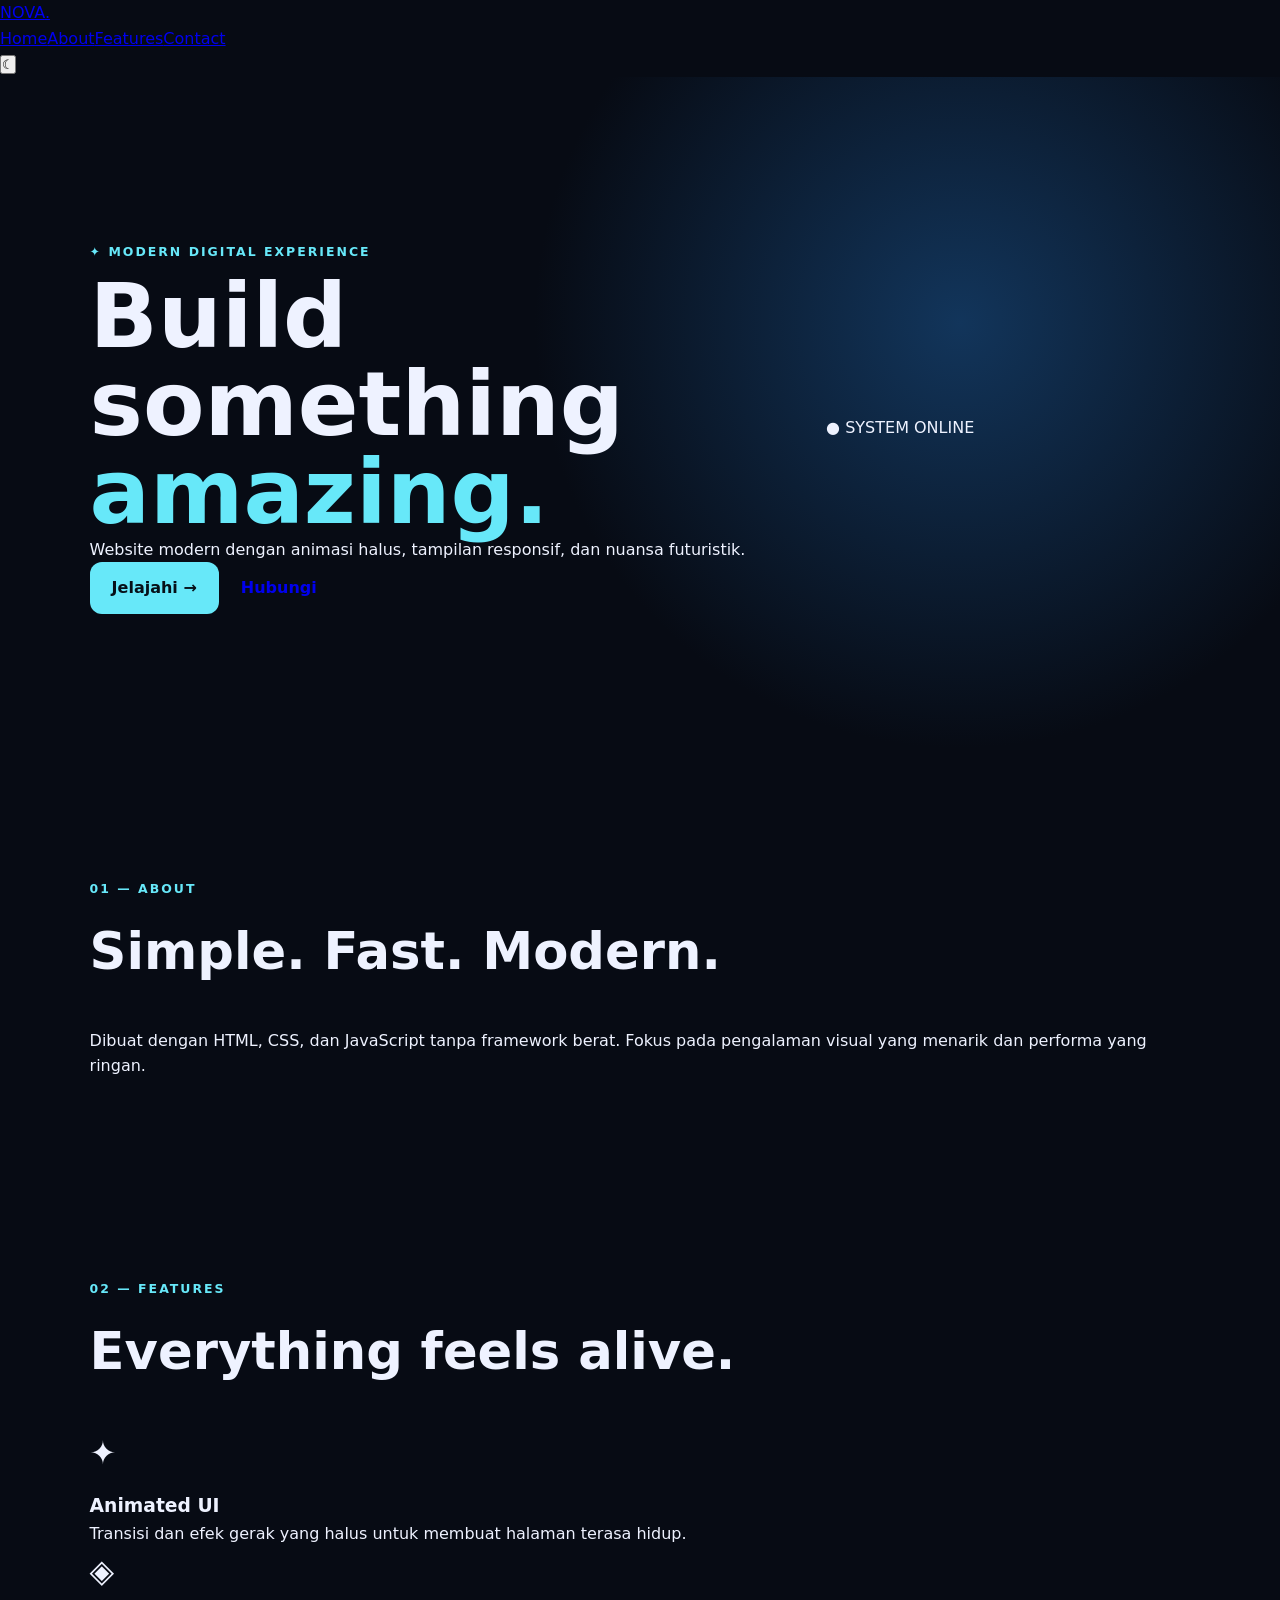
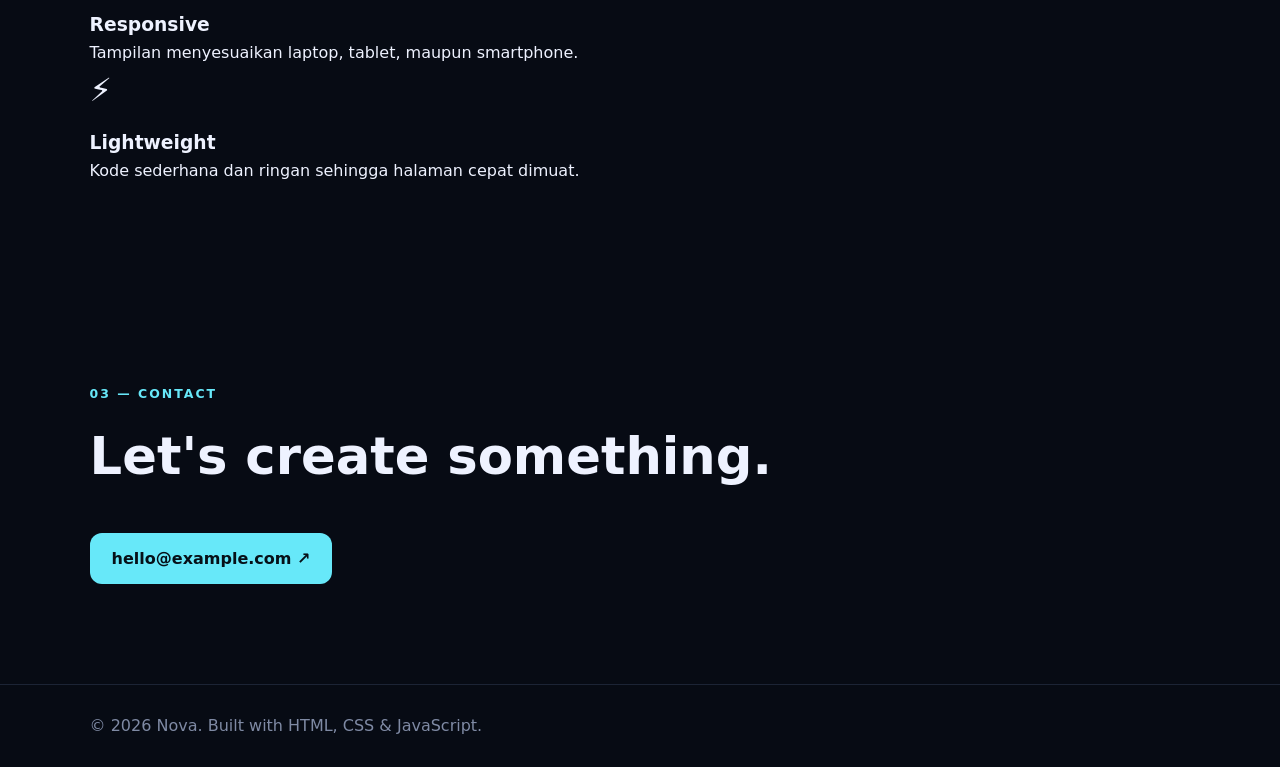
==== index.html @ 20b6b788 "Set modern animated website as GitHub Pages homepage" ====
<!DOCTYPE html>
<html lang="id">
<head>
<meta charset="UTF-8"><meta name="viewport" content="width=device-width, initial-scale=1.0"><meta name="description" content="Website modern dengan animasi"><title>Nova — Modern Web</title><link rel="stylesheet" href="style.css">
</head>
<body>
<div class="bg-grid"></div><div class="orb orb-one"></div><div class="orb orb-two"></div>
<header class="navbar"><a class="logo" href="#home">NOVA<span>.</span></a><nav><a href="#home">Home</a><a href="#about">About</a><a href="#features">Features</a><a href="#contact">Contact</a></nav><button class="theme-btn" id="themeBtn" aria-label="Ganti tema">☾</button></header>
<main>
<section id="home" class="hero reveal"><div class="hero-content"><p class="eyebrow">✦ MODERN DIGITAL EXPERIENCE</p><h1>Build something <span>amazing.</span></h1><p class="hero-text">Website modern dengan animasi halus, tampilan responsif, dan nuansa futuristik.</p><div class="hero-actions"><a class="btn primary" href="#features">Jelajahi →</a><a class="btn ghost" href="#contact">Hubungi</a></div></div><div class="hero-card floating"><div class="card-top"><span></span><span></span><span></span></div><div class="code-line long"></div><div class="code-line medium"></div><div class="code-line short"></div><div class="code-line long"></div><div class="code-line tiny"></div><div class="status">● SYSTEM ONLINE</div></div></section>
<section id="about" class="section reveal"><p class="eyebrow">01 — ABOUT</p><h2>Simple. Fast. <span>Modern.</span></h2><p class="section-text">Dibuat dengan HTML, CSS, dan JavaScript tanpa framework berat. Fokus pada pengalaman visual yang menarik dan performa yang ringan.</p></section>
<section id="features" class="section reveal"><p class="eyebrow">02 — FEATURES</p><h2>Everything feels <span>alive.</span></h2><div class="cards"><article class="feature-card"><div class="icon">✦</div><h3>Animated UI</h3><p>Transisi dan efek gerak yang halus untuk membuat halaman terasa hidup.</p></article><article class="feature-card"><div class="icon">◈</div><h3>Responsive</h3><p>Tampilan menyesuaikan laptop, tablet, maupun smartphone.</p></article><article class="feature-card"><div class="icon">⚡</div><h3>Lightweight</h3><p>Kode sederhana dan ringan sehingga halaman cepat dimuat.</p></article></div></section>
<section id="contact" class="section contact reveal"><p class="eyebrow">03 — CONTACT</p><h2>Let's create <span>something.</span></h2><a class="btn primary" href="mailto:hello@example.com">hello@example.com ↗</a></section>
</main><footer>© 2026 Nova. Built with HTML, CSS & JavaScript.</footer><script src="script.js"></script>
</body></html>
---- style.css ----
*{box-sizing:border-box;margin:0;padding:0}html{scroll-behavior:smooth}body{font-family:Inter,system-ui,-apple-system,BlinkMacSystemFont,"Segoe UI",sans-serif;background:#070b14;color:#eef2ff;line-height:1.6}.nav{position:sticky;top:0;z-index:10;display:flex;align-items:center;justify-content:space-between;padding:18px 7%;background:rgba(7,11,20,.82);backdrop-filter:blur(16px);border-bottom:1px solid #1c2435}.brand{color:#fff;text-decoration:none;font-weight:900;letter-spacing:1px;font-size:1.2rem}.brand span{color:#67e8f9;margin-left:4px}.nav nav{display:flex;gap:28px}.nav nav a{color:#b8c1d9;text-decoration:none}.nav nav a:hover{color:#fff}.menu{display:none;background:none;border:0;color:#fff;font-size:1.6rem}.hero{min-height:78vh;display:grid;grid-template-columns:1.3fr .7fr;gap:60px;align-items:center;padding:90px 7%;background:radial-gradient(circle at 75% 35%,#12355b 0,#070b14 40%)}.eyebrow{color:#67e8f9;font-weight:800;letter-spacing:2px;font-size:.78rem;margin-bottom:12px}.hero h1{font-size:clamp(3rem,7vw,6.5rem);line-height:.98;max-width:850px}.hero h1 span{color:#67e8f9}.lead{color:#aeb8ce;font-size:1.08rem;max-width:650px;margin:22px 0}.actions{display:flex;gap:14px;flex-wrap:wrap}.btn{display:inline-block;padding:13px 22px;border-radius:12px;text-decoration:none;font-weight:800;transition:.2s}.primary{background:#67e8f9;color:#061018}.secondary{border:1px solid #34405a;color:#fff}.btn:hover{transform:translateY(-2px)}.vpn-card{padding:32px;border:1px solid #29354c;border-radius:24px;background:linear-gradient(145deg,#111a2b,#0a0f1b);box-shadow:0 25px 70px rgba(0,0,0,.3)}.status-dot{width:14px;height:14px;border-radius:50%;background:#64748b;margin-bottom:22px}.small,.muted,.note{color:#7f8aa4}.vpn-card h2{font-size:2rem;margin:4px 0}.fake-button{margin-top:28px;text-align:center;padding:13px;border-radius:10px;background:#172238;color:#67e8f9;font-weight:800}.section{padding:100px 7%;max-width:1400px;margin:auto}.section>h2,.download h2{font-size:clamp(2rem,4vw,3.5rem);margin-bottom:35px}.grid{display:grid;grid-template-columns:repeat(3,1fr);gap:20px}.grid article,.steps>div{padding:28px;border:1px solid #29354c;border-radius:18px;background:#0d1422}.icon{font-size:2rem;margin-bottom:12px}.grid p,.steps p{color:#99a6bf}.alt{max-width:none;background:#0b111e}.steps{max-width:1200px;margin:auto;display:grid;grid-template-columns:repeat(3,1fr);gap:20px}.steps b{color:#67e8f9;font-size:1.5rem}.steps h3{margin:12px 0}.download{text-align:center}.download .lead{margin:0 auto 25px}.note{max-width:700px;margin:25px auto 0;font-size:.9rem}footer{display:flex;justify-content:space-between;padding:28px 7%;border-top:1px solid #1c2435;color:#7f8aa4}footer strong{color:#fff}@media(max-width:800px){.menu{display:block}.nav nav{display:none;position:absolute;top:68px;left:0;right:0;padding:18px 7%;background:#070b14;border-bottom:1px solid #1c2435;flex-direction:column;gap:14px}.nav nav.open{display:flex}.hero{grid-template-columns:1fr;padding-top:65px}.grid,.steps{grid-template-columns:1fr}.section{padding:70px 7%}footer{flex-direction:column;gap:8px}}
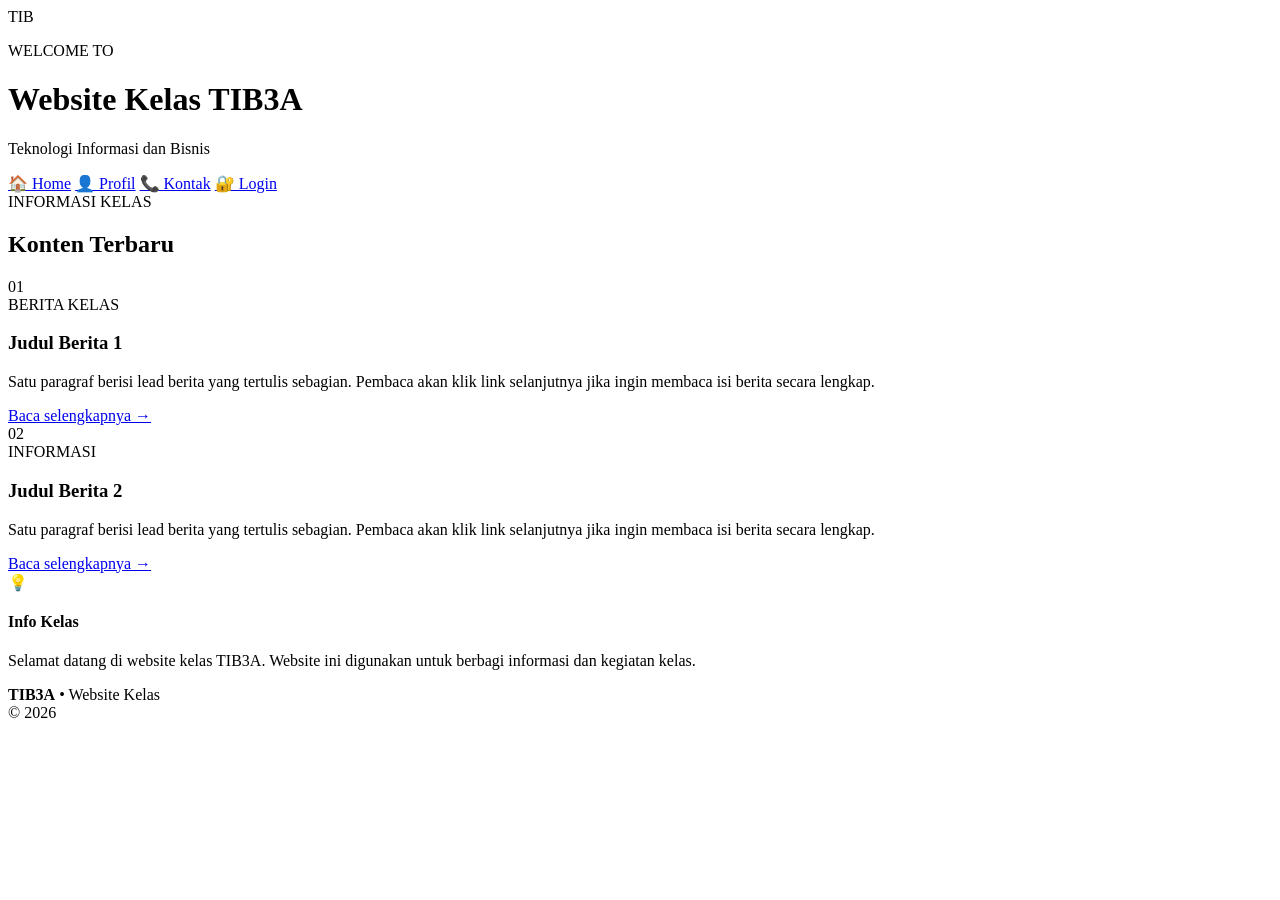
==== commit 0c5d5dbe: "Update website TIB3A HTML design" ====
--- a/index.html
+++ b/index.html
@@ -1,15 +1,109 @@
 <!DOCTYPE html>
 <html lang="id">
 <head>
-<meta charset="UTF-8"><meta name="viewport" content="width=device-width, initial-scale=1.0"><meta name="description" content="Website modern dengan animasi"><title>Nova — Modern Web</title><link rel="stylesheet" href="style.css">
+    <meta charset="UTF-8">
+    <meta name="viewport" content="width=device-width, initial-scale=1.0">
+    <title>Website Kelas TIB3A</title>
+
+    <!-- Bootstrap -->
+    <link rel="stylesheet" href="css/bootstrap.min.css">
+
+    <!-- CSS buatan sendiri -->
+    <link rel="stylesheet" href="css/style.css">
 </head>
+
 <body>
-<div class="bg-grid"></div><div class="orb orb-one"></div><div class="orb orb-two"></div>
-<header class="navbar"><a class="logo" href="#home">NOVA<span>.</span></a><nav><a href="#home">Home</a><a href="#about">About</a><a href="#features">Features</a><a href="#contact">Contact</a></nav><button class="theme-btn" id="themeBtn" aria-label="Ganti tema">☾</button></header>
-<main>
-<section id="home" class="hero reveal"><div class="hero-content"><p class="eyebrow">✦ MODERN DIGITAL EXPERIENCE</p><h1>Build something <span>amazing.</span></h1><p class="hero-text">Website modern dengan animasi halus, tampilan responsif, dan nuansa futuristik.</p><div class="hero-actions"><a class="btn primary" href="#features">Jelajahi →</a><a class="btn ghost" href="#contact">Hubungi</a></div></div><div class="hero-card floating"><div class="card-top"><span></span><span></span><span></span></div><div class="code-line long"></div><div class="code-line medium"></div><div class="code-line short"></div><div class="code-line long"></div><div class="code-line tiny"></div><div class="status">● SYSTEM ONLINE</div></div></section>
-<section id="about" class="section reveal"><p class="eyebrow">01 — ABOUT</p><h2>Simple. Fast. <span>Modern.</span></h2><p class="section-text">Dibuat dengan HTML, CSS, dan JavaScript tanpa framework berat. Fokus pada pengalaman visual yang menarik dan performa yang ringan.</p></section>
-<section id="features" class="section reveal"><p class="eyebrow">02 — FEATURES</p><h2>Everything feels <span>alive.</span></h2><div class="cards"><article class="feature-card"><div class="icon">✦</div><h3>Animated UI</h3><p>Transisi dan efek gerak yang halus untuk membuat halaman terasa hidup.</p></article><article class="feature-card"><div class="icon">◈</div><h3>Responsive</h3><p>Tampilan menyesuaikan laptop, tablet, maupun smartphone.</p></article><article class="feature-card"><div class="icon">⚡</div><h3>Lightweight</h3><p>Kode sederhana dan ringan sehingga halaman cepat dimuat.</p></article></div></section>
-<section id="contact" class="section contact reveal"><p class="eyebrow">03 — CONTACT</p><h2>Let's create <span>something.</span></h2><a class="btn primary" href="mailto:hello@example.com">hello@example.com ↗</a></section>
-</main><footer>© 2026 Nova. Built with HTML, CSS & JavaScript.</footer><script src="script.js"></script>
-</body></html>+
+    <!-- Dekorasi background -->
+    <div class="circle circle-1"></div>
+    <div class="circle circle-2"></div>
+
+    <!-- WEBSITE UTAMA -->
+    <div id="website">
+
+        <!-- HEADER -->
+        <header id="header">
+            <div class="header-content">
+                <div class="logo-box">TIB</div>
+
+                <div>
+                    <p class="small-title">WELCOME TO</p>
+                    <h1>Website Kelas TIB3A</h1>
+                    <p class="subtitle">Teknologi Informasi dan Bisnis</p>
+                </div>
+            </div>
+        </header>
+
+        <!-- NAVIGASI -->
+        <nav id="navbar">
+            <a href="#home" class="menu active">🏠 Home</a>
+            <a href="#profil" class="menu">👤 Profil</a>
+            <a href="#kontak" class="menu">📞 Kontak</a>
+            <a href="#login" class="menu">🔐 Login</a>
+        </nav>
+
+        <!-- KONTEN -->
+        <main id="konten">
+            <div class="content-title">
+                <div>
+                    <span class="badge-custom">INFORMASI KELAS</span>
+                    <h2>Konten Terbaru</h2>
+                </div>
+                <span class="dot"></span>
+            </div>
+
+            <!-- BERITA 1 -->
+            <article class="berita">
+                <div class="number">01</div>
+
+                <div class="berita-content">
+                    <span class="category">BERITA KELAS</span>
+                    <h3>Judul Berita 1</h3>
+                    <p>
+                        Satu paragraf berisi lead berita yang tertulis sebagian.
+                        Pembaca akan klik link selanjutnya jika ingin membaca isi
+                        berita secara lengkap.
+                    </p>
+                    <a href="#" class="selanjutnya">Baca selengkapnya →</a>
+                </div>
+            </article>
+
+            <!-- BERITA 2 -->
+            <article class="berita">
+                <div class="number">02</div>
+
+                <div class="berita-content">
+                    <span class="category">INFORMASI</span>
+                    <h3>Judul Berita 2</h3>
+                    <p>
+                        Satu paragraf berisi lead berita yang tertulis sebagian.
+                        Pembaca akan klik link selanjutnya jika ingin membaca isi
+                        berita secara lengkap.
+                    </p>
+                    <a href="#" class="selanjutnya">Baca selengkapnya →</a>
+                </div>
+            </article>
+
+            <!-- INFO TAMBAHAN -->
+            <div class="info-box">
+                <div class="info-icon">💡</div>
+                <div>
+                    <h4>Info Kelas</h4>
+                    <p>
+                        Selamat datang di website kelas TIB3A. Website ini digunakan
+                        untuk berbagi informasi dan kegiatan kelas.
+                    </p>
+                </div>
+            </div>
+        </main>
+
+        <!-- FOOTER -->
+        <footer id="footer">
+            <div><strong>TIB3A</strong><span> • Website Kelas</span></div>
+            <div class="footer-right">© 2026</div>
+        </footer>
+
+    </div>
+
+</body>
+</html>
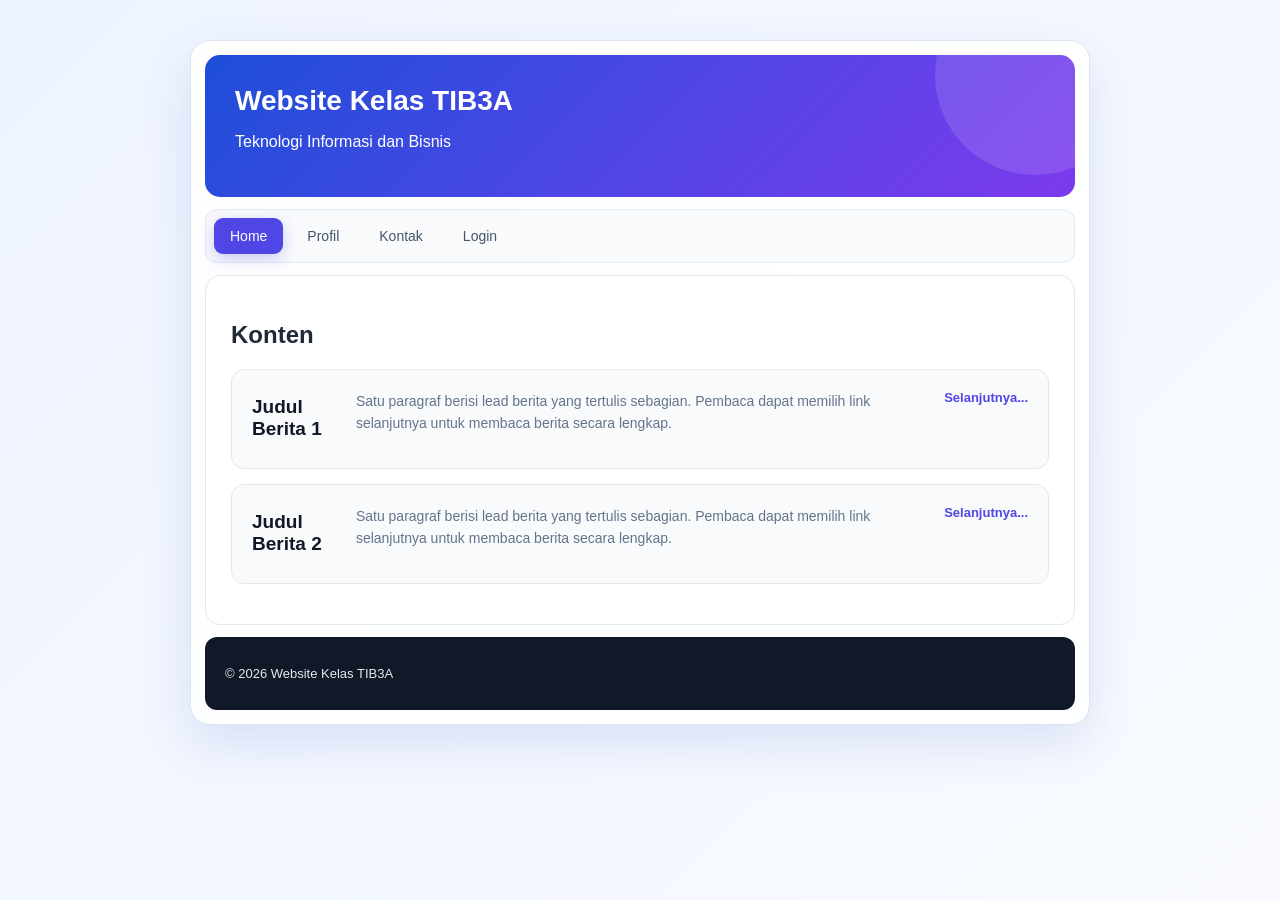
==== commit 246b430a: "Simplify TIB3A website design" ====
--- a/index.html
+++ b/index.html
@@ -4,103 +4,50 @@
     <meta charset="UTF-8">
     <meta name="viewport" content="width=device-width, initial-scale=1.0">
     <title>Website Kelas TIB3A</title>
-
-    <!-- Bootstrap -->
-    <link rel="stylesheet" href="css/bootstrap.min.css">
-
-    <!-- CSS buatan sendiri -->
     <link rel="stylesheet" href="css/style.css">
 </head>
-
 <body>
 
-    <!-- Dekorasi background -->
-    <div class="circle circle-1"></div>
-    <div class="circle circle-2"></div>
-
-    <!-- WEBSITE UTAMA -->
     <div id="website">
 
-        <!-- HEADER -->
         <header id="header">
-            <div class="header-content">
-                <div class="logo-box">TIB</div>
-
-                <div>
-                    <p class="small-title">WELCOME TO</p>
-                    <h1>Website Kelas TIB3A</h1>
-                    <p class="subtitle">Teknologi Informasi dan Bisnis</p>
-                </div>
-            </div>
+            <h1>Website Kelas TIB3A</h1>
+            <p>Teknologi Informasi dan Bisnis</p>
         </header>
 
-        <!-- NAVIGASI -->
         <nav id="navbar">
-            <a href="#home" class="menu active">🏠 Home</a>
-            <a href="#profil" class="menu">👤 Profil</a>
-            <a href="#kontak" class="menu">📞 Kontak</a>
-            <a href="#login" class="menu">🔐 Login</a>
+            <a href="#" class="menu active">Home</a>
+            <a href="#" class="menu">Profil</a>
+            <a href="#" class="menu">Kontak</a>
+            <a href="#" class="menu">Login</a>
         </nav>
 
-        <!-- KONTEN -->
         <main id="konten">
-            <div class="content-title">
-                <div>
-                    <span class="badge-custom">INFORMASI KELAS</span>
-                    <h2>Konten Terbaru</h2>
-                </div>
-                <span class="dot"></span>
-            </div>
+            <h2>Konten</h2>
 
-            <!-- BERITA 1 -->
             <article class="berita">
-                <div class="number">01</div>
-
-                <div class="berita-content">
-                    <span class="category">BERITA KELAS</span>
-                    <h3>Judul Berita 1</h3>
-                    <p>
-                        Satu paragraf berisi lead berita yang tertulis sebagian.
-                        Pembaca akan klik link selanjutnya jika ingin membaca isi
-                        berita secara lengkap.
-                    </p>
-                    <a href="#" class="selanjutnya">Baca selengkapnya →</a>
-                </div>
+                <h3>Judul Berita 1</h3>
+                <p>
+                    Satu paragraf berisi lead berita yang tertulis sebagian.
+                    Pembaca dapat memilih link selanjutnya untuk membaca
+                    berita secara lengkap.
+                </p>
+                <a href="#" class="selanjutnya">Selanjutnya...</a>
             </article>
 
-            <!-- BERITA 2 -->
             <article class="berita">
-                <div class="number">02</div>
-
-                <div class="berita-content">
-                    <span class="category">INFORMASI</span>
-                    <h3>Judul Berita 2</h3>
-                    <p>
-                        Satu paragraf berisi lead berita yang tertulis sebagian.
-                        Pembaca akan klik link selanjutnya jika ingin membaca isi
-                        berita secara lengkap.
-                    </p>
-                    <a href="#" class="selanjutnya">Baca selengkapnya →</a>
-                </div>
+                <h3>Judul Berita 2</h3>
+                <p>
+                    Satu paragraf berisi lead berita yang tertulis sebagian.
+                    Pembaca dapat memilih link selanjutnya untuk membaca
+                    berita secara lengkap.
+                </p>
+                <a href="#" class="selanjutnya">Selanjutnya...</a>
             </article>
-
-            <!-- INFO TAMBAHAN -->
-            <div class="info-box">
-                <div class="info-icon">💡</div>
-                <div>
-                    <h4>Info Kelas</h4>
-                    <p>
-                        Selamat datang di website kelas TIB3A. Website ini digunakan
-                        untuk berbagi informasi dan kegiatan kelas.
-                    </p>
-                </div>
-            </div>
         </main>
 
-        <!-- FOOTER -->
         <footer id="footer">
-            <div><strong>TIB3A</strong><span> • Website Kelas</span></div>
-            <div class="footer-right">© 2026</div>
+            <p>© 2026 Website Kelas TIB3A</p>
         </footer>
 
     </div>
--- a/css/style.css
+++ b/css/style.css
@@ -0,0 +1,371 @@
+* {
+    box-sizing: border-box;
+}
+
+body {
+    margin: 0;
+    padding: 40px 20px;
+    font-family: Arial, sans-serif;
+    background: linear-gradient(135deg, #eef4ff, #f8faff);
+    color: #1f2937;
+    min-height: 100vh;
+}
+
+.circle {
+    position: fixed;
+    border-radius: 50%;
+    z-index: -1;
+    opacity: 0.5;
+}
+
+.circle-1 {
+    width: 250px;
+    height: 250px;
+    background: #c7d2fe;
+    top: -80px;
+    left: -80px;
+}
+
+.circle-2 {
+    width: 300px;
+    height: 300px;
+    background: #dbeafe;
+    right: -100px;
+    bottom: -100px;
+}
+
+#website {
+    width: 100%;
+    max-width: 900px;
+    margin: auto;
+    background: rgba(255, 255, 255, 0.95);
+    border: 1px solid #dbe3f0;
+    border-radius: 20px;
+    padding: 14px;
+    box-shadow: 0 20px 50px rgba(30, 64, 175, 0.12);
+}
+
+#header {
+    min-height: 140px;
+    padding: 30px;
+    border-radius: 15px;
+    color: white;
+    background: linear-gradient(135deg, #1d4ed8, #4f46e5, #7c3aed);
+    position: relative;
+    overflow: hidden;
+    margin-bottom: 12px;
+}
+
+#header::after {
+    content: "";
+    position: absolute;
+    width: 200px;
+    height: 200px;
+    background: rgba(255, 255, 255, 0.12);
+    border-radius: 50%;
+    right: -60px;
+    top: -80px;
+}
+
+.header-content {
+    display: flex;
+    align-items: center;
+    gap: 20px;
+    position: relative;
+    z-index: 2;
+}
+
+.logo-box {
+    width: 70px;
+    height: 70px;
+    display: flex;
+    justify-content: center;
+    align-items: center;
+    background: rgba(255, 255, 255, 0.18);
+    border: 1px solid rgba(255, 255, 255, 0.4);
+    border-radius: 18px;
+    font-size: 22px;
+    font-weight: bold;
+    letter-spacing: 2px;
+}
+
+.small-title {
+    margin: 0 0 5px;
+    font-size: 12px;
+    letter-spacing: 3px;
+    opacity: 0.8;
+}
+
+#header h1 {
+    margin: 0;
+    font-size: 28px;
+    font-weight: 700;
+}
+
+.subtitle {
+    margin: 8px 0 0;
+    opacity: 0.85;
+    font-size: 14px;
+}
+
+#navbar {
+    display: flex;
+    align-items: center;
+    gap: 8px;
+    padding: 8px;
+    background: #f8fafc;
+    border: 1px solid #e2e8f0;
+    border-radius: 12px;
+    margin-bottom: 12px;
+}
+
+.menu {
+    padding: 10px 16px;
+    border-radius: 9px;
+    text-decoration: none;
+    color: #475569;
+    font-size: 14px;
+    font-weight: 500;
+    transition: 0.3s;
+}
+
+.menu:hover {
+    background: #e0e7ff;
+    color: #3730a3;
+    transform: translateY(-2px);
+}
+
+.menu.active {
+    background: #4f46e5;
+    color: white;
+    box-shadow: 0 5px 15px rgba(79, 70, 229, 0.25);
+}
+
+#konten {
+    padding: 25px;
+    background: #ffffff;
+    border: 1px solid #e2e8f0;
+    border-radius: 15px;
+    margin-bottom: 12px;
+}
+
+.content-title {
+    display: flex;
+    align-items: center;
+    justify-content: space-between;
+    border-bottom: 1px solid #e5e7eb;
+    padding-bottom: 18px;
+    margin-bottom: 20px;
+}
+
+.badge-custom {
+    display: inline-block;
+    background: #eef2ff;
+    color: #4338ca;
+    font-size: 10px;
+    font-weight: bold;
+    letter-spacing: 1px;
+    padding: 6px 10px;
+    border-radius: 20px;
+    margin-bottom: 8px;
+}
+
+.content-title h2 {
+    margin: 0;
+    font-size: 23px;
+    color: #111827;
+}
+
+.dot {
+    width: 12px;
+    height: 12px;
+    background: #4f46e5;
+    border-radius: 50%;
+    box-shadow: 0 0 0 7px #eef2ff;
+}
+
+.berita {
+    display: flex;
+    gap: 18px;
+    padding: 20px;
+    background: #f8fafc;
+    border: 1px solid #e5e7eb;
+    border-radius: 13px;
+    margin-bottom: 15px;
+    transition: 0.3s;
+}
+
+.berita:hover {
+    transform: translateY(-3px);
+    background: white;
+    border-color: #c7d2fe;
+    box-shadow: 0 10px 25px rgba(30, 64, 175, 0.08);
+}
+
+.number {
+    min-width: 50px;
+    height: 50px;
+    display: flex;
+    justify-content: center;
+    align-items: center;
+    border-radius: 12px;
+    background: linear-gradient(135deg, #4f46e5, #7c3aed);
+    color: white;
+    font-size: 13px;
+    font-weight: bold;
+}
+
+.berita-content {
+    flex: 1;
+}
+
+.category {
+    color: #6366f1;
+    font-size: 10px;
+    font-weight: bold;
+    letter-spacing: 1.5px;
+}
+
+.berita h3 {
+    margin: 6px 0 8px;
+    font-size: 19px;
+    color: #111827;
+}
+
+.berita p {
+    margin: 0 0 10px;
+    line-height: 1.6;
+    color: #64748b;
+    font-size: 14px;
+    max-width: 650px;
+}
+
+.selanjutnya {
+    color: #4f46e5;
+    text-decoration: none;
+    font-size: 13px;
+    font-weight: bold;
+}
+
+.selanjutnya:hover {
+    color: #7c3aed;
+    text-decoration: underline;
+}
+
+.info-box {
+    display: flex;
+    align-items: center;
+    gap: 15px;
+    padding: 18px;
+    margin-top: 20px;
+    border-radius: 12px;
+    background: linear-gradient(135deg, #eff6ff, #eef2ff);
+    border: 1px solid #dbeafe;
+}
+
+.info-icon {
+    width: 45px;
+    height: 45px;
+    display: flex;
+    align-items: center;
+    justify-content: center;
+    background: white;
+    border-radius: 10px;
+    font-size: 20px;
+}
+
+.info-box h4 {
+    margin: 0 0 5px;
+    font-size: 15px;
+}
+
+.info-box p {
+    margin: 0;
+    color: #64748b;
+    font-size: 13px;
+    line-height: 1.5;
+}
+
+#footer {
+    display: flex;
+    justify-content: space-between;
+    align-items: center;
+    padding: 16px 20px;
+    border-radius: 12px;
+    background: #111827;
+    color: #e5e7eb;
+    font-size: 13px;
+}
+
+#footer strong {
+    color: white;
+}
+
+.footer-right {
+    color: #9ca3af;
+}
+
+@media (max-width: 600px) {
+    body {
+        padding: 15px 10px;
+    }
+
+    #website {
+        padding: 8px;
+        border-radius: 15px;
+    }
+
+    #header {
+        padding: 22px;
+        min-height: auto;
+    }
+
+    .header-content {
+        gap: 12px;
+    }
+
+    .logo-box {
+        width: 55px;
+        height: 55px;
+    }
+
+    #header h1 {
+        font-size: 20px;
+    }
+
+    .subtitle {
+        font-size: 12px;
+    }
+
+    #navbar {
+        flex-wrap: wrap;
+    }
+
+    .menu {
+        font-size: 12px;
+        padding: 8px 10px;
+    }
+
+    #konten {
+        padding: 17px;
+    }
+
+    .berita {
+        padding: 15px;
+        gap: 12px;
+    }
+
+    .number {
+        min-width: 40px;
+        height: 40px;
+        font-size: 11px;
+    }
+
+    .berita h3 {
+        font-size: 17px;
+    }
+
+    .info-box {
+        align-items: flex-start;
+    }
+}
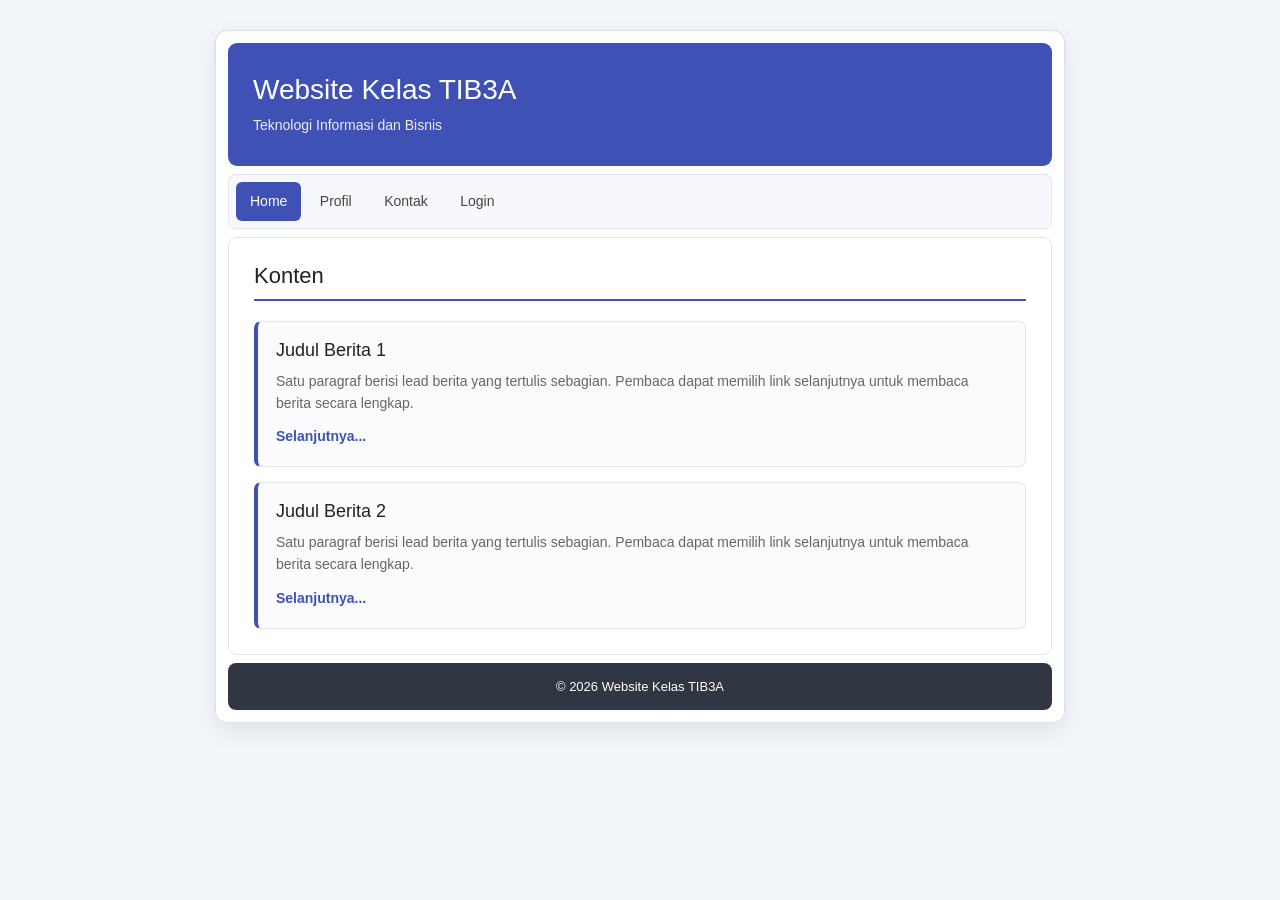
==== commit 224720ae: "Add Bootstrap to TIB3A website" ====
--- a/index.html
+++ b/index.html
@@ -4,25 +4,30 @@
     <meta charset="UTF-8">
     <meta name="viewport" content="width=device-width, initial-scale=1.0">
     <title>Website Kelas TIB3A</title>
+
+    <!-- Bootstrap -->
+    <link href="https://cdn.jsdelivr.net/npm/bootstrap@5.3.3/dist/css/bootstrap.min.css" rel="stylesheet">
+
+    <!-- CSS sendiri -->
     <link rel="stylesheet" href="css/style.css">
 </head>
 <body>
 
-    <div id="website">
+    <div id="website" class="container">
 
-        <header id="header">
+        <header id="header" class="mb-2">
             <h1>Website Kelas TIB3A</h1>
             <p>Teknologi Informasi dan Bisnis</p>
         </header>
 
-        <nav id="navbar">
+        <nav id="navbar" class="mb-2">
             <a href="#" class="menu active">Home</a>
             <a href="#" class="menu">Profil</a>
             <a href="#" class="menu">Kontak</a>
             <a href="#" class="menu">Login</a>
         </nav>
 
-        <main id="konten">
+        <main id="konten" class="mb-2">
             <h2>Konten</h2>
 
             <article class="berita">
@@ -52,5 +57,7 @@
 
     </div>
 
+    <!-- Bootstrap JavaScript -->
+    <script src="https://cdn.jsdelivr.net/npm/bootstrap@5.3.3/dist/js/bootstrap.bundle.min.js"></script>
 </body>
 </html>
--- a/css/style.css
+++ b/css/style.css
@@ -4,368 +4,144 @@
 
 body {
     margin: 0;
-    padding: 40px 20px;
+    padding: 30px 15px;
     font-family: Arial, sans-serif;
-    background: linear-gradient(135deg, #eef4ff, #f8faff);
-    color: #1f2937;
-    min-height: 100vh;
-}
-
-.circle {
-    position: fixed;
-    border-radius: 50%;
-    z-index: -1;
-    opacity: 0.5;
-}
-
-.circle-1 {
-    width: 250px;
-    height: 250px;
-    background: #c7d2fe;
-    top: -80px;
-    left: -80px;
-}
-
-.circle-2 {
-    width: 300px;
-    height: 300px;
-    background: #dbeafe;
-    right: -100px;
-    bottom: -100px;
+    background: #f2f5f9;
+    color: #333;
 }
 
 #website {
-    width: 100%;
-    max-width: 900px;
+    max-width: 850px;
     margin: auto;
-    background: rgba(255, 255, 255, 0.95);
-    border: 1px solid #dbe3f0;
-    border-radius: 20px;
-    padding: 14px;
-    box-shadow: 0 20px 50px rgba(30, 64, 175, 0.12);
+    background: white;
+    border: 1px solid #d9dee7;
+    border-radius: 12px;
+    padding: 12px;
+    box-shadow: 0 8px 25px rgba(0, 0, 0, 0.08);
 }
 
 #header {
-    min-height: 140px;
-    padding: 30px;
-    border-radius: 15px;
+    background: #3f51b5;
     color: white;
-    background: linear-gradient(135deg, #1d4ed8, #4f46e5, #7c3aed);
-    position: relative;
-    overflow: hidden;
-    margin-bottom: 12px;
-}
-
-#header::after {
-    content: "";
-    position: absolute;
-    width: 200px;
-    height: 200px;
-    background: rgba(255, 255, 255, 0.12);
-    border-radius: 50%;
-    right: -60px;
-    top: -80px;
-}
-
-.header-content {
-    display: flex;
-    align-items: center;
-    gap: 20px;
-    position: relative;
-    z-index: 2;
-}
-
-.logo-box {
-    width: 70px;
-    height: 70px;
-    display: flex;
-    justify-content: center;
-    align-items: center;
-    background: rgba(255, 255, 255, 0.18);
-    border: 1px solid rgba(255, 255, 255, 0.4);
-    border-radius: 18px;
-    font-size: 22px;
-    font-weight: bold;
-    letter-spacing: 2px;
-}
-
-.small-title {
-    margin: 0 0 5px;
-    font-size: 12px;
-    letter-spacing: 3px;
-    opacity: 0.8;
+    padding: 30px 25px;
+    border-radius: 9px;
+    margin-bottom: 10px;
 }
 
 #header h1 {
-    margin: 0;
+    margin: 0 0 8px;
     font-size: 28px;
-    font-weight: 700;
 }
 
-.subtitle {
-    margin: 8px 0 0;
-    opacity: 0.85;
+#header p {
+    margin: 0;
+    font-size: 14px;
+    opacity: 0.9;
+}
+
+#navbar {
+    background: #f7f8fb;
+    border: 1px solid #e1e5eb;
+    border-radius: 8px;
+    padding: 7px;
+    margin-bottom: 10px;
+}
+
+.menu {
+    display: inline-block;
+    color: #444;
+    text-decoration: none;
+    padding: 9px 14px;
+    border-radius: 6px;
     font-size: 14px;
 }
 
-#navbar {
-    display: flex;
-    align-items: center;
-    gap: 8px;
-    padding: 8px;
-    background: #f8fafc;
-    border: 1px solid #e2e8f0;
-    border-radius: 12px;
-    margin-bottom: 12px;
-}
-
-.menu {
-    padding: 10px 16px;
-    border-radius: 9px;
-    text-decoration: none;
-    color: #475569;
-    font-size: 14px;
-    font-weight: 500;
-    transition: 0.3s;
-}
-
-.menu:hover {
-    background: #e0e7ff;
-    color: #3730a3;
-    transform: translateY(-2px);
-}
-
+.menu:hover,
 .menu.active {
-    background: #4f46e5;
+    background: #3f51b5;
     color: white;
-    box-shadow: 0 5px 15px rgba(79, 70, 229, 0.25);
 }
 
 #konten {
+    border: 1px solid #e1e5eb;
+    border-radius: 9px;
     padding: 25px;
-    background: #ffffff;
-    border: 1px solid #e2e8f0;
-    border-radius: 15px;
-    margin-bottom: 12px;
+    margin-bottom: 10px;
 }
 
-.content-title {
-    display: flex;
-    align-items: center;
-    justify-content: space-between;
-    border-bottom: 1px solid #e5e7eb;
-    padding-bottom: 18px;
-    margin-bottom: 20px;
-}
-
-.badge-custom {
-    display: inline-block;
-    background: #eef2ff;
-    color: #4338ca;
-    font-size: 10px;
-    font-weight: bold;
-    letter-spacing: 1px;
-    padding: 6px 10px;
-    border-radius: 20px;
-    margin-bottom: 8px;
-}
-
-.content-title h2 {
-    margin: 0;
-    font-size: 23px;
-    color: #111827;
-}
-
-.dot {
-    width: 12px;
-    height: 12px;
-    background: #4f46e5;
-    border-radius: 50%;
-    box-shadow: 0 0 0 7px #eef2ff;
+#konten h2 {
+    margin: 0 0 20px;
+    font-size: 22px;
+    color: #222;
+    border-bottom: 2px solid #3f51b5;
+    padding-bottom: 10px;
 }
 
 .berita {
-    display: flex;
-    gap: 18px;
-    padding: 20px;
-    background: #f8fafc;
-    border: 1px solid #e5e7eb;
-    border-radius: 13px;
+    background: #fafbfc;
+    border: 1px solid #e3e6eb;
+    border-left: 4px solid #3f51b5;
+    border-radius: 7px;
+    padding: 18px;
     margin-bottom: 15px;
-    transition: 0.3s;
 }
 
-.berita:hover {
-    transform: translateY(-3px);
-    background: white;
-    border-color: #c7d2fe;
-    box-shadow: 0 10px 25px rgba(30, 64, 175, 0.08);
-}
-
-.number {
-    min-width: 50px;
-    height: 50px;
-    display: flex;
-    justify-content: center;
-    align-items: center;
-    border-radius: 12px;
-    background: linear-gradient(135deg, #4f46e5, #7c3aed);
-    color: white;
-    font-size: 13px;
-    font-weight: bold;
-}
-
-.berita-content {
-    flex: 1;
-}
-
-.category {
-    color: #6366f1;
-    font-size: 10px;
-    font-weight: bold;
-    letter-spacing: 1.5px;
+.berita:last-child {
+    margin-bottom: 0;
 }
 
 .berita h3 {
-    margin: 6px 0 8px;
-    font-size: 19px;
-    color: #111827;
+    margin: 0 0 8px;
+    font-size: 18px;
+    color: #222;
 }
 
 .berita p {
     margin: 0 0 10px;
+    color: #666;
+    font-size: 14px;
     line-height: 1.6;
-    color: #64748b;
-    font-size: 14px;
-    max-width: 650px;
 }
 
 .selanjutnya {
-    color: #4f46e5;
+    color: #3f51b5;
+    font-size: 14px;
+    font-weight: bold;
     text-decoration: none;
-    font-size: 13px;
-    font-weight: bold;
 }
 
 .selanjutnya:hover {
-    color: #7c3aed;
     text-decoration: underline;
 }
 
-.info-box {
-    display: flex;
-    align-items: center;
-    gap: 15px;
-    padding: 18px;
-    margin-top: 20px;
-    border-radius: 12px;
-    background: linear-gradient(135deg, #eff6ff, #eef2ff);
-    border: 1px solid #dbeafe;
+#footer {
+    background: #303642;
+    color: white;
+    text-align: center;
+    padding: 14px;
+    border-radius: 8px;
 }
 
-.info-icon {
-    width: 45px;
-    height: 45px;
-    display: flex;
-    align-items: center;
-    justify-content: center;
-    background: white;
-    border-radius: 10px;
-    font-size: 20px;
-}
-
-.info-box h4 {
-    margin: 0 0 5px;
-    font-size: 15px;
-}
-
-.info-box p {
+#footer p {
     margin: 0;
-    color: #64748b;
     font-size: 13px;
-    line-height: 1.5;
-}
-
-#footer {
-    display: flex;
-    justify-content: space-between;
-    align-items: center;
-    padding: 16px 20px;
-    border-radius: 12px;
-    background: #111827;
-    color: #e5e7eb;
-    font-size: 13px;
-}
-
-#footer strong {
-    color: white;
-}
-
-.footer-right {
-    color: #9ca3af;
 }
 
 @media (max-width: 600px) {
     body {
-        padding: 15px 10px;
-    }
-
-    #website {
-        padding: 8px;
-        border-radius: 15px;
-    }
-
-    #header {
-        padding: 22px;
-        min-height: auto;
-    }
-
-    .header-content {
-        gap: 12px;
-    }
-
-    .logo-box {
-        width: 55px;
-        height: 55px;
+        padding: 15px 8px;
     }
 
     #header h1 {
-        font-size: 20px;
+        font-size: 22px;
     }
 
-    .subtitle {
-        font-size: 12px;
-    }
-
-    #navbar {
-        flex-wrap: wrap;
+    #konten {
+        padding: 18px;
     }
 
     .menu {
-        font-size: 12px;
-        padding: 8px 10px;
-    }
-
-    #konten {
-        padding: 17px;
-    }
-
-    .berita {
-        padding: 15px;
-        gap: 12px;
-    }
-
-    .number {
-        min-width: 40px;
-        height: 40px;
-        font-size: 11px;
-    }
-
-    .berita h3 {
-        font-size: 17px;
-    }
-
-    .info-box {
-        align-items: flex-start;
+        padding: 8px 9px;
+        font-size: 13px;
     }
 }
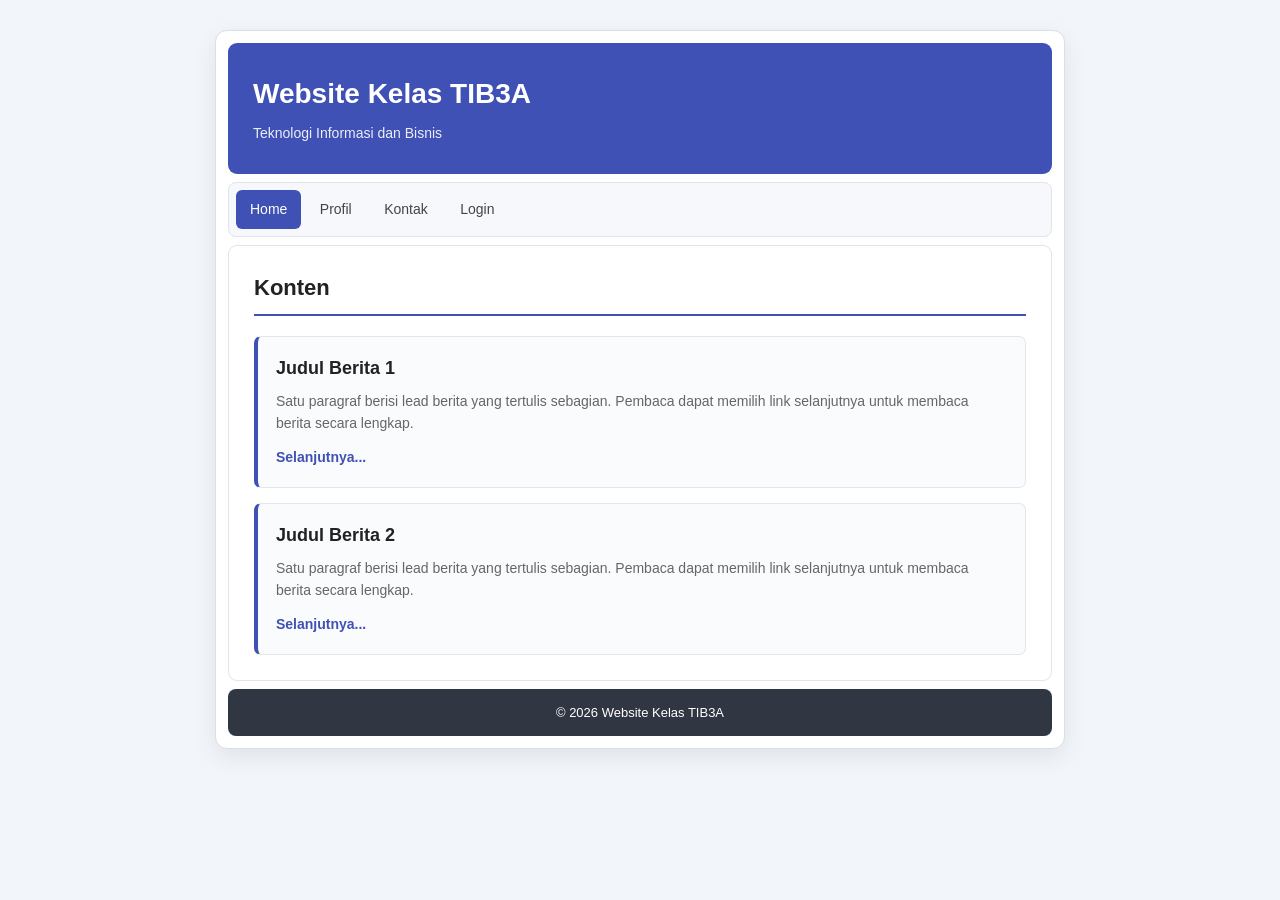
==== commit c16f5736: "Use local Bootstrap CSS" ====
--- a/index.html
+++ b/index.html
@@ -5,8 +5,8 @@
     <meta name="viewport" content="width=device-width, initial-scale=1.0">
     <title>Website Kelas TIB3A</title>
 
-    <!-- Bootstrap -->
-    <link href="https://cdn.jsdelivr.net/npm/bootstrap@5.3.3/dist/css/bootstrap.min.css" rel="stylesheet">
+    <!-- Bootstrap lokal -->
+    <link rel="stylesheet" href="css/bootstrap.min.css">
 
     <!-- CSS sendiri -->
     <link rel="stylesheet" href="css/style.css">
@@ -57,7 +57,5 @@
 
     </div>
 
-    <!-- Bootstrap JavaScript -->
-    <script src="https://cdn.jsdelivr.net/npm/bootstrap@5.3.3/dist/js/bootstrap.bundle.min.js"></script>
 </body>
 </html>
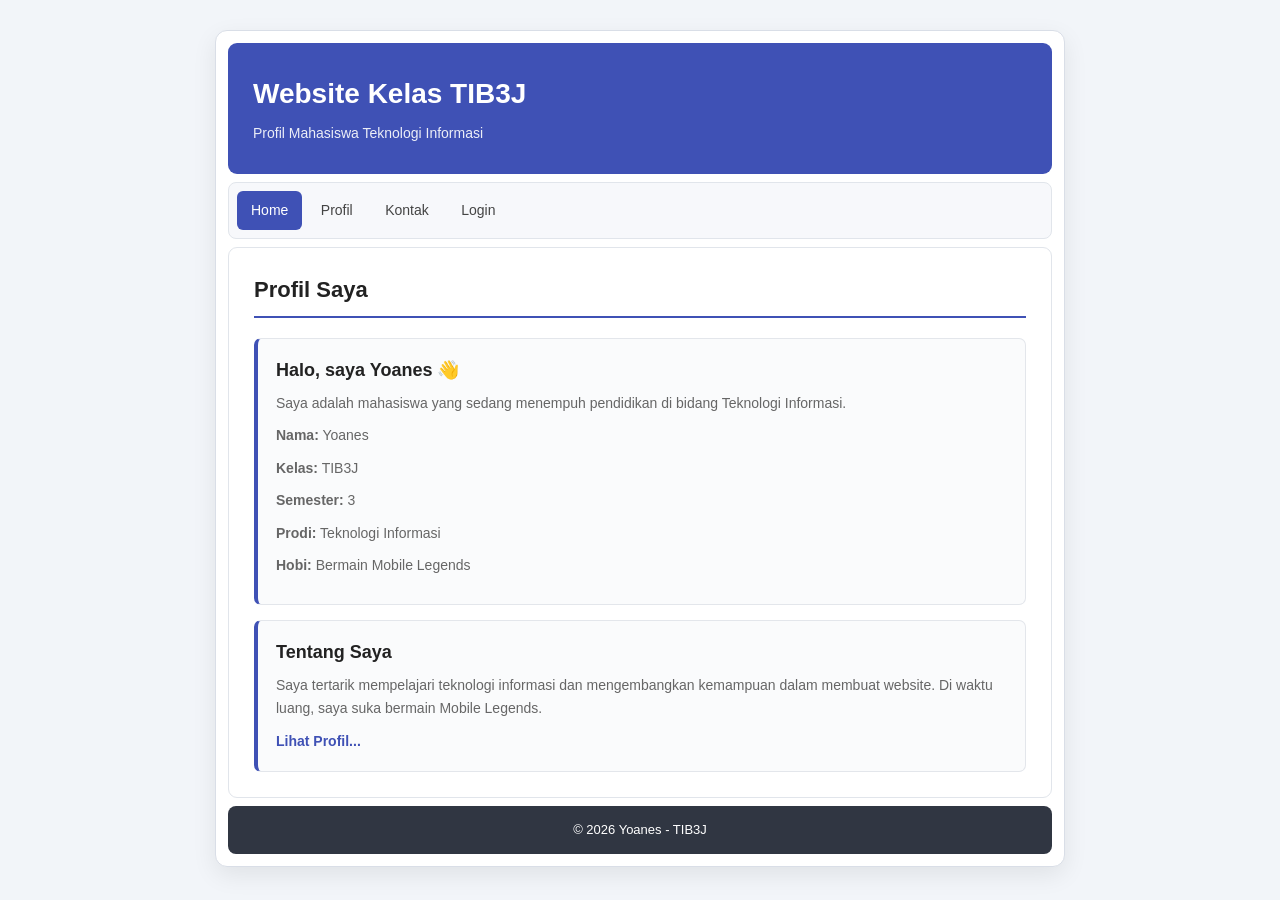
==== commit 0a5392d4: "Update TIB3J student profile information" ====
--- a/index.html
+++ b/index.html
@@ -3,7 +3,7 @@
 <head>
     <meta charset="UTF-8">
     <meta name="viewport" content="width=device-width, initial-scale=1.0">
-    <title>Website Kelas TIB3A</title>
+    <title>Website Kelas TIB3J</title>
 
     <!-- Bootstrap lokal -->
     <link rel="stylesheet" href="css/bootstrap.min.css">
@@ -15,44 +15,54 @@
 
     <div id="website" class="container">
 
-        <header id="header" class="mb-2">
-            <h1>Website Kelas TIB3A</h1>
-            <p>Teknologi Informasi dan Bisnis</p>
+        <!-- Header -->
+        <header id="header" class="p-4 mb-2">
+            <h1>Website Kelas TIB3J</h1>
+            <p>Profil Mahasiswa Teknologi Informasi</p>
         </header>
 
-        <nav id="navbar" class="mb-2">
-            <a href="#" class="menu active">Home</a>
-            <a href="#" class="menu">Profil</a>
-            <a href="#" class="menu">Kontak</a>
-            <a href="#" class="menu">Login</a>
+        <!-- Menu -->
+        <nav id="navbar" class="p-2 mb-2">
+            <a href="#home" class="menu active">Home</a>
+            <a href="#profil" class="menu">Profil</a>
+            <a href="#kontak" class="menu">Kontak</a>
+            <a href="#login" class="menu">Login</a>
         </nav>
 
-        <main id="konten" class="mb-2">
-            <h2>Konten</h2>
+        <!-- Konten -->
+        <main id="konten" class="p-4 mb-2">
+            <h2 id="home">Profil Saya</h2>
 
-            <article class="berita">
-                <h3>Judul Berita 1</h3>
+            <article class="berita" id="profil">
+                <h3>Halo, saya Yoanes 👋</h3>
                 <p>
-                    Satu paragraf berisi lead berita yang tertulis sebagian.
-                    Pembaca dapat memilih link selanjutnya untuk membaca
-                    berita secara lengkap.
+                    Saya adalah mahasiswa yang sedang menempuh pendidikan
+                    di bidang Teknologi Informasi.
                 </p>
-                <a href="#" class="selanjutnya">Selanjutnya...</a>
+
+                <div class="data-profil">
+                    <p><strong>Nama:</strong> Yoanes</p>
+                    <p><strong>Kelas:</strong> TIB3J</p>
+                    <p><strong>Semester:</strong> 3</p>
+                    <p><strong>Prodi:</strong> Teknologi Informasi</p>
+                    <p><strong>Hobi:</strong> Bermain Mobile Legends</p>
+                </div>
             </article>
 
-            <article class="berita">
-                <h3>Judul Berita 2</h3>
+            <article class="berita" id="kontak">
+                <h3>Tentang Saya</h3>
                 <p>
-                    Satu paragraf berisi lead berita yang tertulis sebagian.
-                    Pembaca dapat memilih link selanjutnya untuk membaca
-                    berita secara lengkap.
+                    Saya tertarik mempelajari teknologi informasi dan
+                    mengembangkan kemampuan dalam membuat website.
+                    Di waktu luang, saya suka bermain Mobile Legends.
                 </p>
-                <a href="#" class="selanjutnya">Selanjutnya...</a>
+                <a href="#profil" class="selanjutnya">Lihat Profil...</a>
             </article>
         </main>
 
-        <footer id="footer">
-            <p>© 2026 Website Kelas TIB3A</p>
+        <!-- Footer -->
+        <footer id="footer" class="p-3">
+            <p>© 2026 Yoanes - TIB3J</p>
         </footer>
 
     </div>
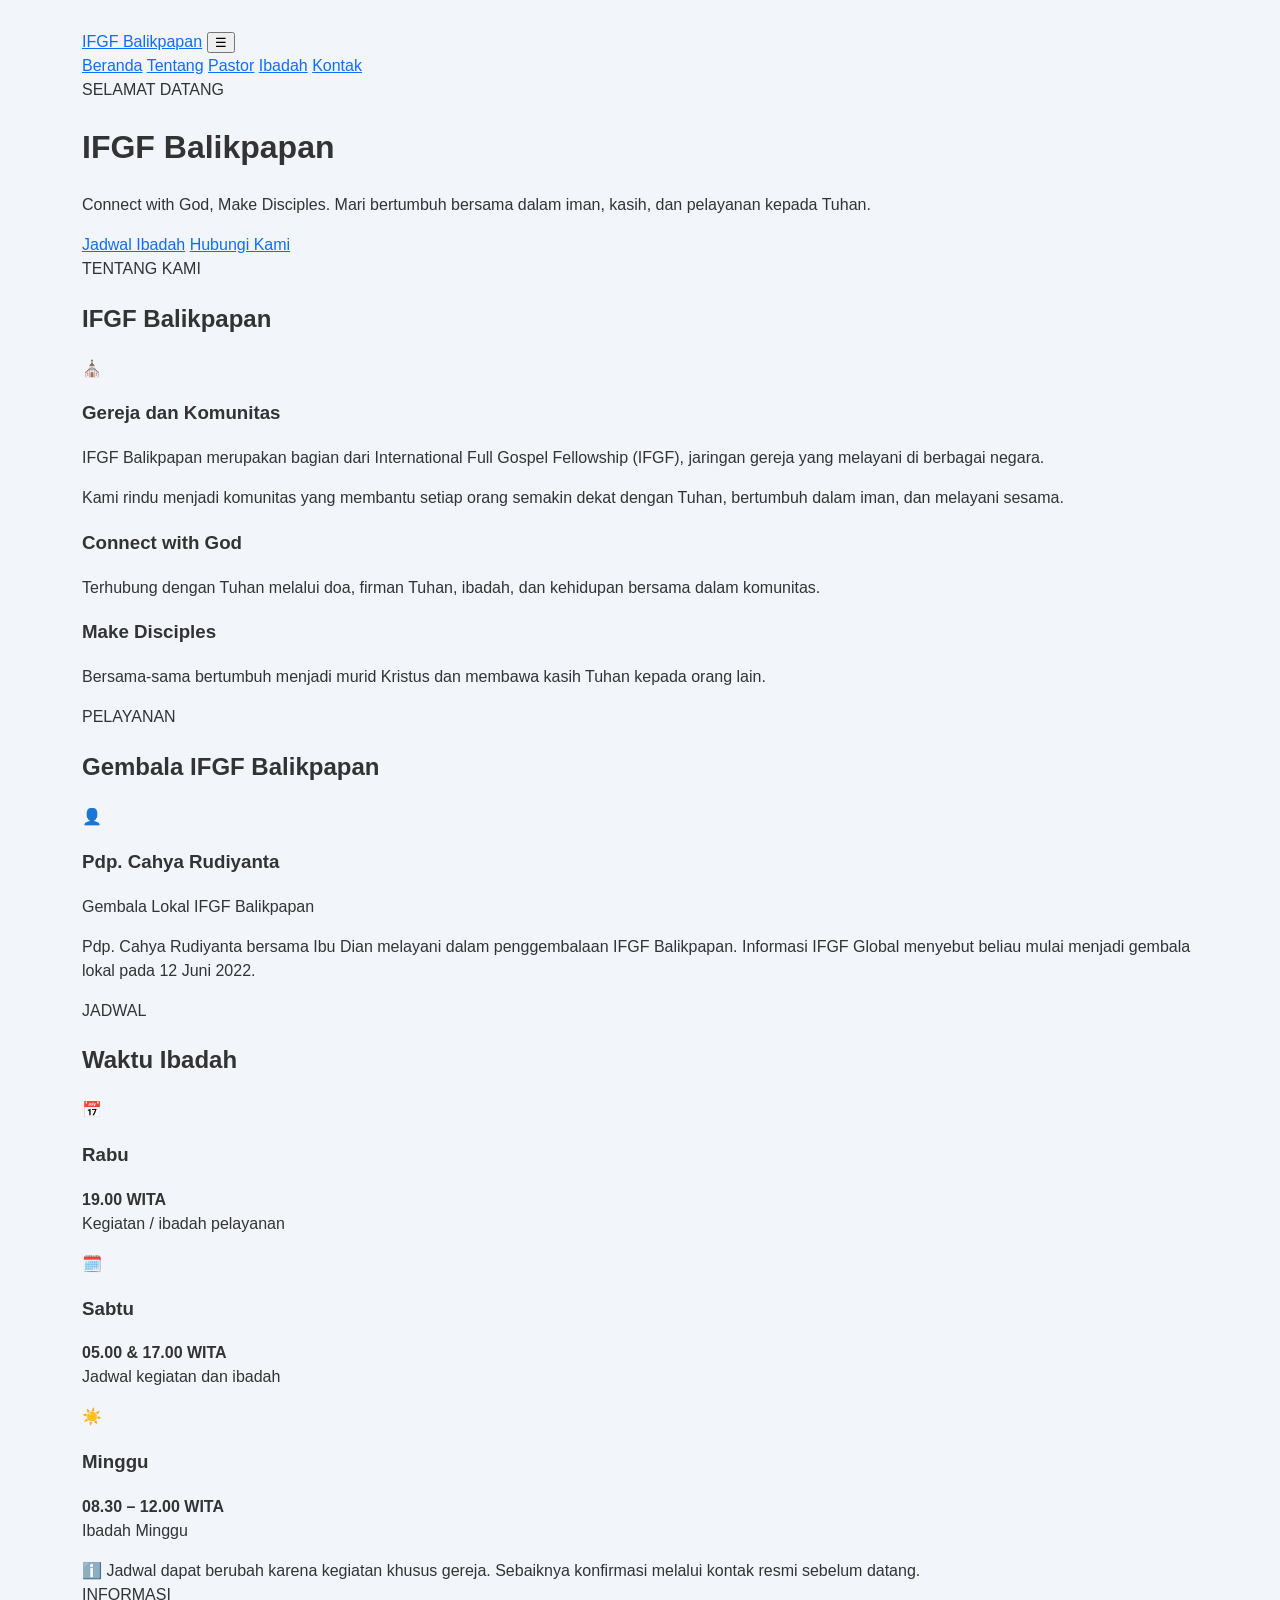
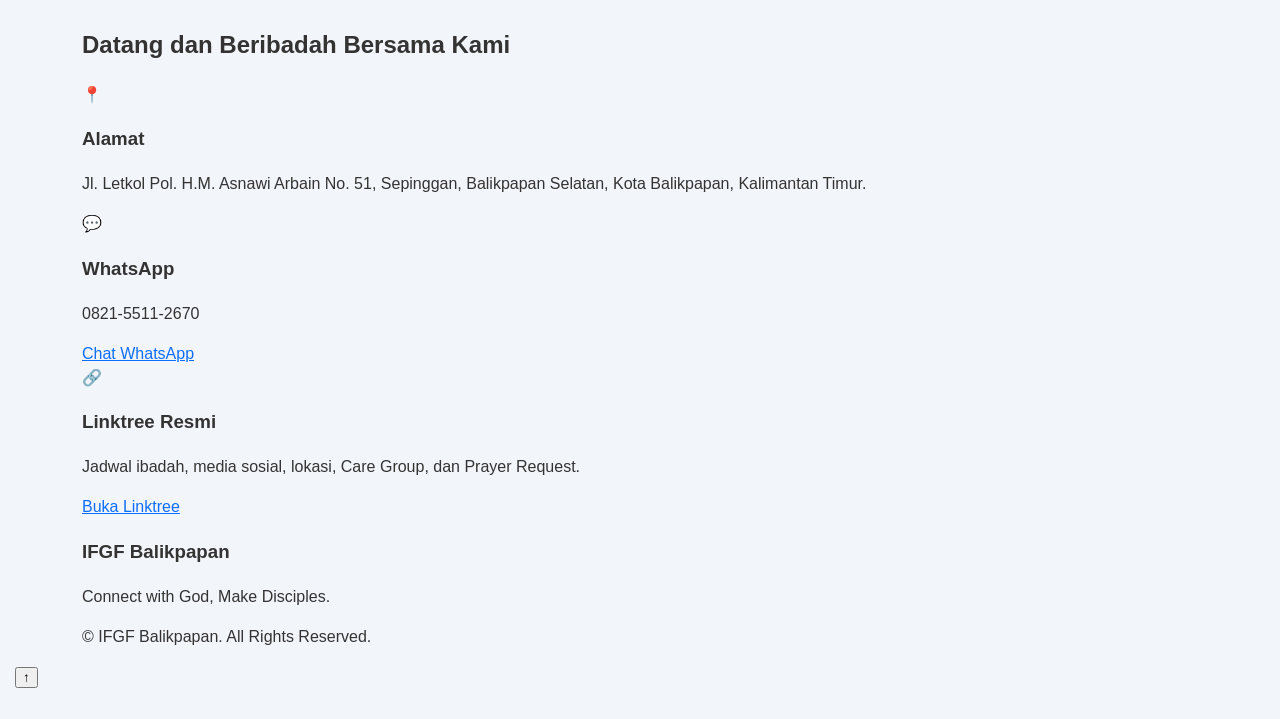
==== commit bca19395: "Replace VPN site with IFGF Balikpapan website" ====
--- a/index.html
+++ b/index.html
@@ -3,69 +3,113 @@
 <head>
     <meta charset="UTF-8">
     <meta name="viewport" content="width=device-width, initial-scale=1.0">
-    <title>Website Kelas TIB3J</title>
-
-    <!-- Bootstrap lokal -->
+    <title>IFGF Balikpapan | Connect with God</title>
     <link rel="stylesheet" href="css/bootstrap.min.css">
-
-    <!-- CSS sendiri -->
     <link rel="stylesheet" href="css/style.css">
 </head>
 <body>
 
-    <div id="website" class="container">
+<nav class="navbar">
+    <div class="container nav-inner">
+        <a class="brand" href="#home">IFGF <span>Balikpapan</span></a>
+        <button class="menu-btn" id="menuBtn" aria-label="Buka menu">☰</button>
+        <div class="nav-links" id="navLinks">
+            <a href="#home">Beranda</a>
+            <a href="#tentang">Tentang</a>
+            <a href="#pastor">Pastor</a>
+            <a href="#ibadah">Ibadah</a>
+            <a href="#kontak">Kontak</a>
+        </div>
+    </div>
+</nav>
 
-        <!-- Header -->
-        <header id="header" class="p-4 mb-2">
-            <h1>Website Kelas TIB3J</h1>
-            <p>Profil Mahasiswa Teknologi Informasi</p>
-        </header>
+<header id="home" class="hero">
+    <div class="container hero-content reveal">
+        <p class="eyebrow">SELAMAT DATANG</p>
+        <h1>IFGF <span>Balikpapan</span></h1>
+        <p class="hero-text">Connect with God, Make Disciples. Mari bertumbuh bersama dalam iman, kasih, dan pelayanan kepada Tuhan.</p>
+        <div class="hero-buttons">
+            <a href="#ibadah" class="btn-primary">Jadwal Ibadah</a>
+            <a href="#kontak" class="btn-outline">Hubungi Kami</a>
+        </div>
+    </div>
+</header>
 
-        <!-- Menu -->
-        <nav id="navbar" class="p-2 mb-2">
-            <a href="#home" class="menu active">Home</a>
-            <a href="#profil" class="menu">Profil</a>
-            <a href="#kontak" class="menu">Kontak</a>
-            <a href="#login" class="menu">Login</a>
-        </nav>
+<main>
+<section id="tentang" class="section">
+    <div class="container">
+        <div class="section-title reveal">
+            <p>TENTANG KAMI</p>
+            <h2>IFGF Balikpapan</h2>
+        </div>
+        <div class="two-col">
+            <article class="card reveal">
+                <div class="icon">⛪</div>
+                <h3>Gereja dan Komunitas</h3>
+                <p>IFGF Balikpapan merupakan bagian dari International Full Gospel Fellowship (IFGF), jaringan gereja yang melayani di berbagai negara.</p>
+                <p>Kami rindu menjadi komunitas yang membantu setiap orang semakin dekat dengan Tuhan, bertumbuh dalam iman, dan melayani sesama.</p>
+            </article>
+            <article class="dark-card reveal">
+                <h3>Connect with God</h3>
+                <p>Terhubung dengan Tuhan melalui doa, firman Tuhan, ibadah, dan kehidupan bersama dalam komunitas.</p>
+                <h3>Make Disciples</h3>
+                <p>Bersama-sama bertumbuh menjadi murid Kristus dan membawa kasih Tuhan kepada orang lain.</p>
+            </article>
+        </div>
+    </div>
+</section>
 
-        <!-- Konten -->
-        <main id="konten" class="p-4 mb-2">
-            <h2 id="home">Profil Saya</h2>
+<section id="pastor" class="section soft">
+    <div class="container">
+        <div class="section-title reveal">
+            <p>PELAYANAN</p>
+            <h2>Gembala IFGF Balikpapan</h2>
+        </div>
+        <div class="pastor-card reveal">
+            <div class="pastor-icon">👤</div>
+            <h3>Pdp. Cahya Rudiyanta</h3>
+            <p class="role">Gembala Lokal IFGF Balikpapan</p>
+            <p>Pdp. Cahya Rudiyanta bersama Ibu Dian melayani dalam penggembalaan IFGF Balikpapan. Informasi IFGF Global menyebut beliau mulai menjadi gembala lokal pada 12 Juni 2022.</p>
+        </div>
+    </div>
+</section>
 
-            <article class="berita" id="profil">
-                <h3>Halo, saya Yoanes 👋</h3>
-                <p>
-                    Saya adalah mahasiswa yang sedang menempuh pendidikan
-                    di bidang Teknologi Informasi.
-                </p>
+<section id="ibadah" class="section">
+    <div class="container">
+        <div class="section-title reveal">
+            <p>JADWAL</p>
+            <h2>Waktu Ibadah</h2>
+        </div>
+        <div class="schedule-grid">
+            <article class="schedule-card reveal"><div class="icon">📅</div><h3>Rabu</h3><strong>19.00 WITA</strong><p>Kegiatan / ibadah pelayanan</p></article>
+            <article class="schedule-card reveal"><div class="icon">🗓️</div><h3>Sabtu</h3><strong>05.00 &amp; 17.00 WITA</strong><p>Jadwal kegiatan dan ibadah</p></article>
+            <article class="schedule-card featured reveal"><div class="icon">☀️</div><h3>Minggu</h3><strong>08.30 – 12.00 WITA</strong><p>Ibadah Minggu</p></article>
+        </div>
+        <div class="notice reveal">ℹ️ <span>Jadwal dapat berubah karena kegiatan khusus gereja. Sebaiknya konfirmasi melalui kontak resmi sebelum datang.</span></div>
+    </div>
+</section>
 
-                <div class="data-profil">
-                    <p><strong>Nama:</strong> Yoanes</p>
-                    <p><strong>Kelas:</strong> TIB3J</p>
-                    <p><strong>Semester:</strong> 3</p>
-                    <p><strong>Prodi:</strong> Teknologi Informasi</p>
-                    <p><strong>Hobi:</strong> Bermain Mobile Legends</p>
-                </div>
-            </article>
+<section id="kontak" class="contact-section">
+    <div class="container">
+        <div class="section-title light reveal"><p>INFORMASI</p><h2>Datang dan Beribadah Bersama Kami</h2></div>
+        <div class="contact-grid">
+            <article class="contact-card reveal"><div class="icon">📍</div><h3>Alamat</h3><p>Jl. Letkol Pol. H.M. Asnawi Arbain No. 51, Sepinggan, Balikpapan Selatan, Kota Balikpapan, Kalimantan Timur.</p></article>
+            <article class="contact-card reveal"><div class="icon">💬</div><h3>WhatsApp</h3><p>0821-5511-2670</p><a class="small-btn" href="https://wa.me/6282155112670" target="_blank" rel="noopener">Chat WhatsApp</a></article>
+            <article class="contact-card reveal"><div class="icon">🔗</div><h3>Linktree Resmi</h3><p>Jadwal ibadah, media sosial, lokasi, Care Group, dan Prayer Request.</p><a class="small-btn" href="https://linktr.ee/ifgfbalikpapanofficial" target="_blank" rel="noopener">Buka Linktree</a></article>
+        </div>
+    </div>
+</section>
+</main>
 
-            <article class="berita" id="kontak">
-                <h3>Tentang Saya</h3>
-                <p>
-                    Saya tertarik mempelajari teknologi informasi dan
-                    mengembangkan kemampuan dalam membuat website.
-                    Di waktu luang, saya suka bermain Mobile Legends.
-                </p>
-                <a href="#profil" class="selanjutnya">Lihat Profil...</a>
-            </article>
-        </main>
+<footer>
+    <div class="container">
+        <h3>IFGF Balikpapan</h3>
+        <p>Connect with God, Make Disciples.</p>
+        <p class="copyright">© <span id="year"></span> IFGF Balikpapan. All Rights Reserved.</p>
+    </div>
+</footer>
 
-        <!-- Footer -->
-        <footer id="footer" class="p-3">
-            <p>© 2026 Yoanes - TIB3J</p>
-        </footer>
-
-    </div>
-
+<button id="backToTop" aria-label="Kembali ke atas">↑</button>
+<script src="script.js"></script>
 </body>
 </html>
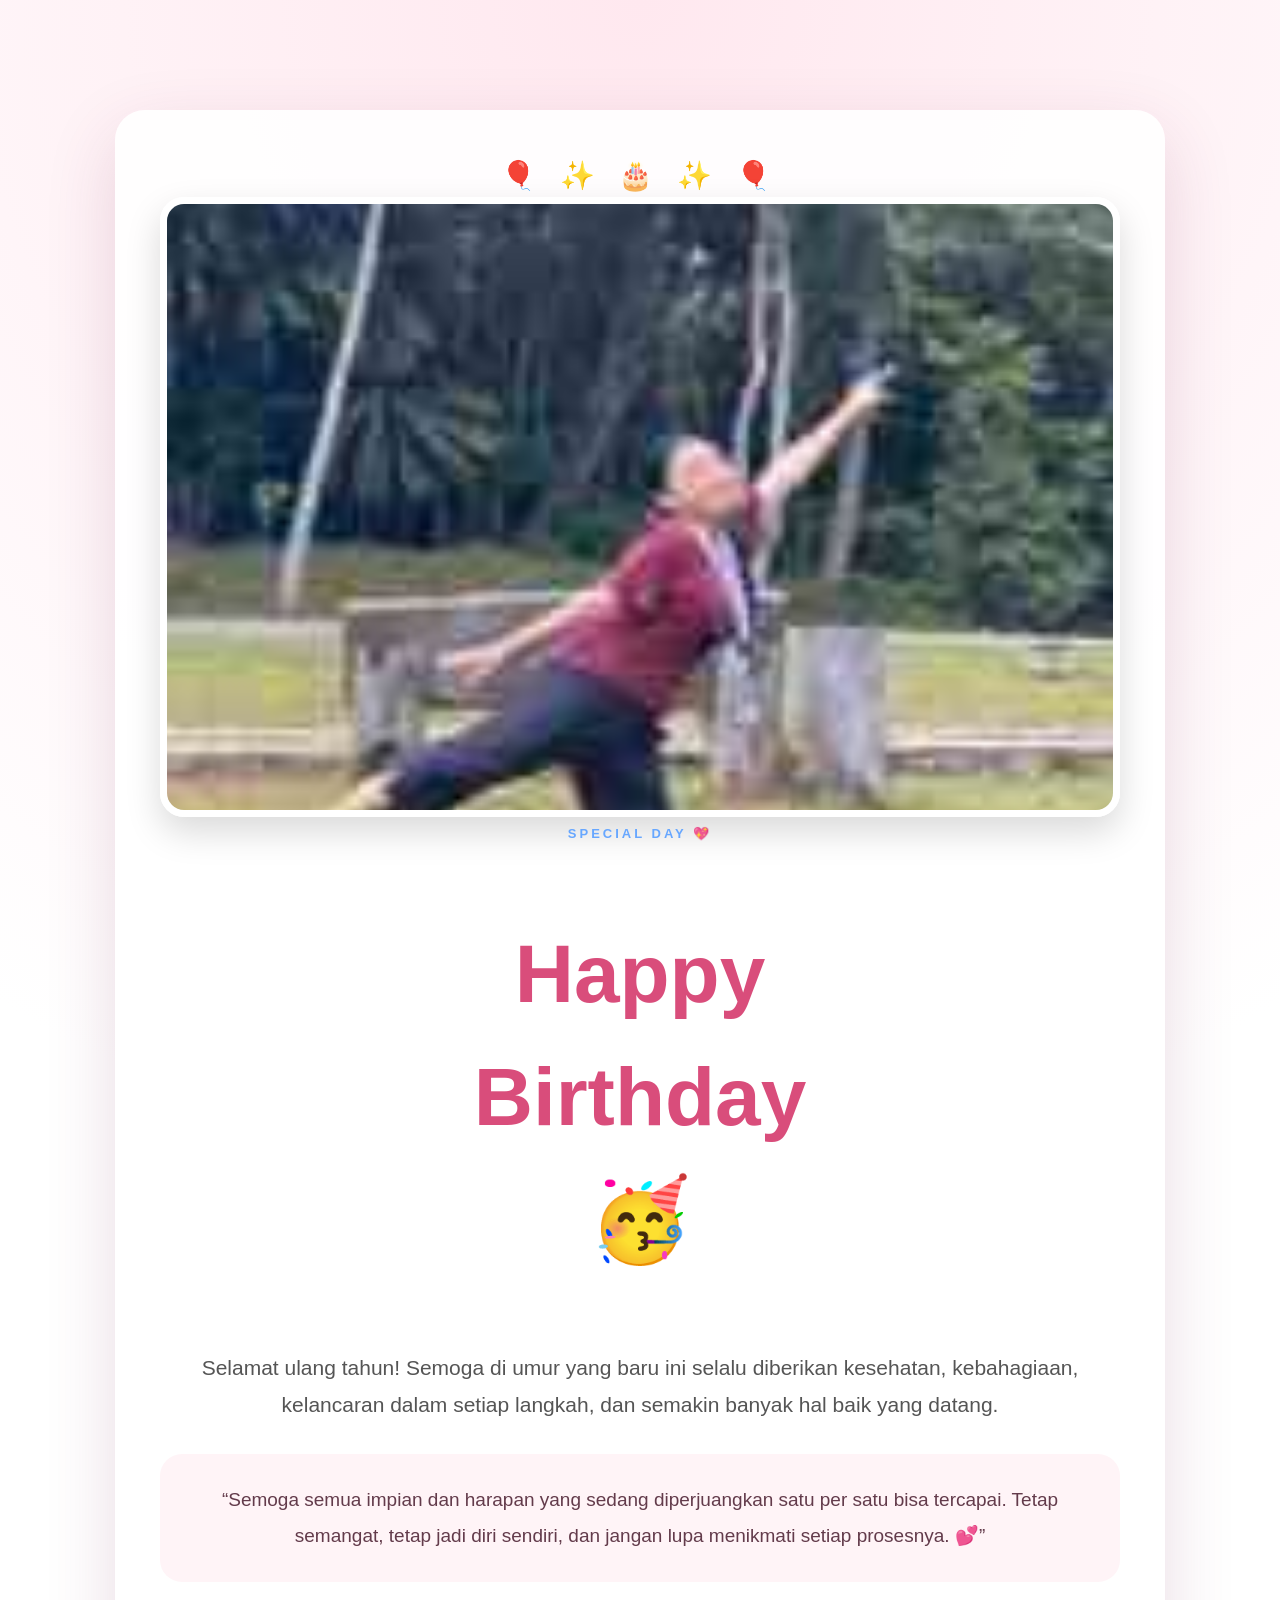
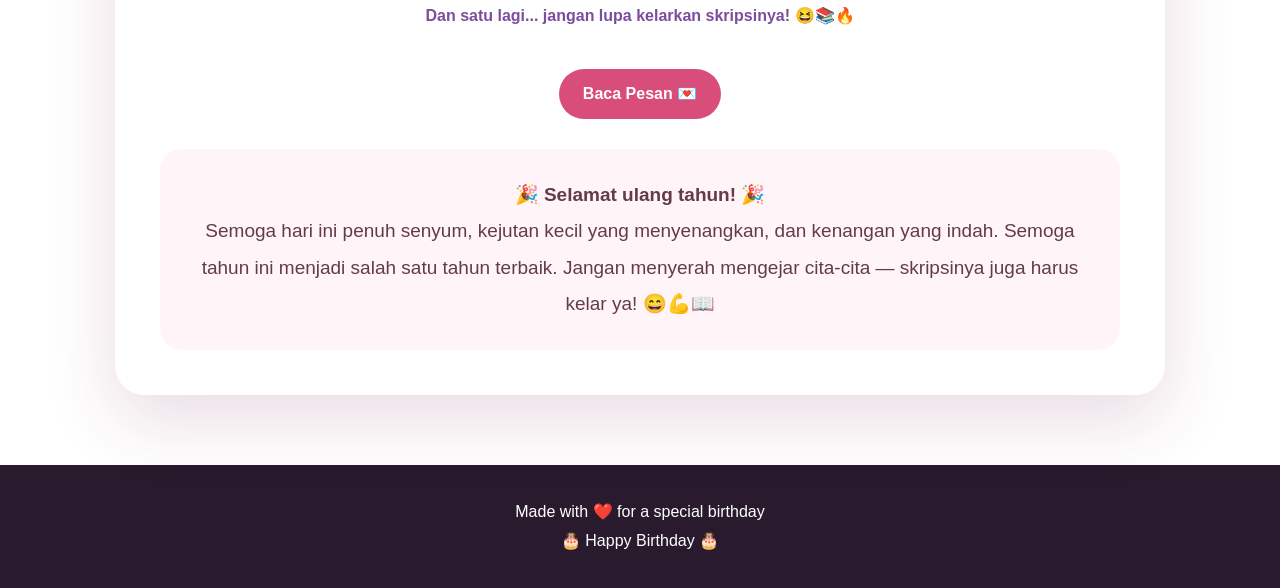
==== commit 42301959: "Create birthday greeting website with photo" ====
--- a/index.html
+++ b/index.html
@@ -1,115 +1,33 @@
 <!DOCTYPE html>
 <html lang="id">
 <head>
-    <meta charset="UTF-8">
-    <meta name="viewport" content="width=device-width, initial-scale=1.0">
-    <title>IFGF Balikpapan | Connect with God</title>
-    <link rel="stylesheet" href="css/bootstrap.min.css">
-    <link rel="stylesheet" href="css/style.css">
+<meta charset="UTF-8">
+<meta name="viewport" content="width=device-width, initial-scale=1.0">
+<title>Happy Birthday 🎂</title>
+<link rel="stylesheet" href="css/bootstrap.min.css">
+<link rel="stylesheet" href="css/style.css">
+<style>
+.bday{min-height:100vh;padding:110px 0 70px;background:radial-gradient(circle at top,#ffe8ef,#fff 55%);display:flex;align-items:center}.bday-card{max-width:1050px;margin:auto;background:rgba(255,255,255,.88);border-radius:30px;padding:45px;box-shadow:0 25px 70px rgba(120,40,80,.16);overflow:hidden}.bday h1{font-size:clamp(48px,8vw,82px);font-weight:900;color:#d94d7b}.bday h1 span{display:block;color:#7c4d9e}.bday .lead{font-size:21px;line-height:1.8;color:#555}.photo{width:100%;max-height:620px;object-fit:cover;border-radius:24px;box-shadow:0 15px 35px rgba(0,0,0,.15);border:7px solid white}.heart{font-size:38px}.wish{margin-top:30px;padding:28px;border-radius:22px;background:#fff4f7;color:#633b4b;font-size:19px;line-height:1.9}.signature{margin-top:22px;font-weight:800;color:#7c4d9e}.confetti{font-size:28px;letter-spacing:8px}.btn-love{display:inline-block;margin-top:25px;padding:13px 24px;border-radius:99px;background:#d94d7b;color:#fff;text-decoration:none;font-weight:800}.btn-love:hover{color:#fff;background:#b83b65}.footer-bday{background:#291a2e;color:#fff;text-align:center;padding:30px}.footer-bday p{margin:5px}.fade{animation:fade 1s ease both}@keyframes fade{from{opacity:0;transform:translateY(20px)}to{opacity:1;transform:none}}
+</style>
 </head>
 <body>
-
-<nav class="navbar">
-    <div class="container nav-inner">
-        <a class="brand" href="#home">IFGF <span>Balikpapan</span></a>
-        <button class="menu-btn" id="menuBtn" aria-label="Buka menu">☰</button>
-        <div class="nav-links" id="navLinks">
-            <a href="#home">Beranda</a>
-            <a href="#tentang">Tentang</a>
-            <a href="#pastor">Pastor</a>
-            <a href="#ibadah">Ibadah</a>
-            <a href="#kontak">Kontak</a>
-        </div>
-    </div>
-</nav>
-
-<header id="home" class="hero">
-    <div class="container hero-content reveal">
-        <p class="eyebrow">SELAMAT DATANG</p>
-        <h1>IFGF <span>Balikpapan</span></h1>
-        <p class="hero-text">Connect with God, Make Disciples. Mari bertumbuh bersama dalam iman, kasih, dan pelayanan kepada Tuhan.</p>
-        <div class="hero-buttons">
-            <a href="#ibadah" class="btn-primary">Jadwal Ibadah</a>
-            <a href="#kontak" class="btn-outline">Hubungi Kami</a>
-        </div>
-    </div>
-</header>
-
-<main>
-<section id="tentang" class="section">
-    <div class="container">
-        <div class="section-title reveal">
-            <p>TENTANG KAMI</p>
-            <h2>IFGF Balikpapan</h2>
-        </div>
-        <div class="two-col">
-            <article class="card reveal">
-                <div class="icon">⛪</div>
-                <h3>Gereja dan Komunitas</h3>
-                <p>IFGF Balikpapan merupakan bagian dari International Full Gospel Fellowship (IFGF), jaringan gereja yang melayani di berbagai negara.</p>
-                <p>Kami rindu menjadi komunitas yang membantu setiap orang semakin dekat dengan Tuhan, bertumbuh dalam iman, dan melayani sesama.</p>
-            </article>
-            <article class="dark-card reveal">
-                <h3>Connect with God</h3>
-                <p>Terhubung dengan Tuhan melalui doa, firman Tuhan, ibadah, dan kehidupan bersama dalam komunitas.</p>
-                <h3>Make Disciples</h3>
-                <p>Bersama-sama bertumbuh menjadi murid Kristus dan membawa kasih Tuhan kepada orang lain.</p>
-            </article>
-        </div>
-    </div>
+<section class="bday">
+<div class="container"><div class="bday-card fade">
+<div class="text-center confetti">🎈 ✨ 🎂 ✨ 🎈</div>
+<div class="row align-items-center g-5 mt-1">
+<div class="col-lg-6 text-center">
+<img class="photo" src="img/hbd.jpg" alt="Foto kenangan ulang tahun">
+</div>
+<div class="col-lg-6 text-center text-lg-start">
+<p class="eyebrow">SPECIAL DAY 💖</p>
+<h1>Happy<br>Birthday <span>🥳</span></h1>
+<p class="lead">Selamat ulang tahun! Semoga di umur yang baru ini selalu diberikan kesehatan, kebahagiaan, kelancaran dalam setiap langkah, dan semakin banyak hal baik yang datang.</p>
+<div class="wish">“Semoga semua impian dan harapan yang sedang diperjuangkan satu per satu bisa tercapai. Tetap semangat, tetap jadi diri sendiri, dan jangan lupa menikmati setiap prosesnya. 💕”</div>
+<p class="signature">Dan satu lagi... jangan lupa kelarkan skripsinya! 😆📚🔥</p>
+<a class="btn-love" href="#pesan">Baca Pesan 💌</a>
+</div></div>
+<div id="pesan" class="wish text-center mt-5"><strong>🎉 Selamat ulang tahun! 🎉</strong><br>Semoga hari ini penuh senyum, kejutan kecil yang menyenangkan, dan kenangan yang indah. Semoga tahun ini menjadi salah satu tahun terbaik. Jangan menyerah mengejar cita-cita — skripsinya juga harus kelar ya! 😄💪📖</div>
+</div></div>
 </section>
-
-<section id="pastor" class="section soft">
-    <div class="container">
-        <div class="section-title reveal">
-            <p>PELAYANAN</p>
-            <h2>Gembala IFGF Balikpapan</h2>
-        </div>
-        <div class="pastor-card reveal">
-            <div class="pastor-icon">👤</div>
-            <h3>Pdp. Cahya Rudiyanta</h3>
-            <p class="role">Gembala Lokal IFGF Balikpapan</p>
-            <p>Pdp. Cahya Rudiyanta bersama Ibu Dian melayani dalam penggembalaan IFGF Balikpapan. Informasi IFGF Global menyebut beliau mulai menjadi gembala lokal pada 12 Juni 2022.</p>
-        </div>
-    </div>
-</section>
-
-<section id="ibadah" class="section">
-    <div class="container">
-        <div class="section-title reveal">
-            <p>JADWAL</p>
-            <h2>Waktu Ibadah</h2>
-        </div>
-        <div class="schedule-grid">
-            <article class="schedule-card reveal"><div class="icon">📅</div><h3>Rabu</h3><strong>19.00 WITA</strong><p>Kegiatan / ibadah pelayanan</p></article>
-            <article class="schedule-card reveal"><div class="icon">🗓️</div><h3>Sabtu</h3><strong>05.00 &amp; 17.00 WITA</strong><p>Jadwal kegiatan dan ibadah</p></article>
-            <article class="schedule-card featured reveal"><div class="icon">☀️</div><h3>Minggu</h3><strong>08.30 – 12.00 WITA</strong><p>Ibadah Minggu</p></article>
-        </div>
-        <div class="notice reveal">ℹ️ <span>Jadwal dapat berubah karena kegiatan khusus gereja. Sebaiknya konfirmasi melalui kontak resmi sebelum datang.</span></div>
-    </div>
-</section>
-
-<section id="kontak" class="contact-section">
-    <div class="container">
-        <div class="section-title light reveal"><p>INFORMASI</p><h2>Datang dan Beribadah Bersama Kami</h2></div>
-        <div class="contact-grid">
-            <article class="contact-card reveal"><div class="icon">📍</div><h3>Alamat</h3><p>Jl. Letkol Pol. H.M. Asnawi Arbain No. 51, Sepinggan, Balikpapan Selatan, Kota Balikpapan, Kalimantan Timur.</p></article>
-            <article class="contact-card reveal"><div class="icon">💬</div><h3>WhatsApp</h3><p>0821-5511-2670</p><a class="small-btn" href="https://wa.me/6282155112670" target="_blank" rel="noopener">Chat WhatsApp</a></article>
-            <article class="contact-card reveal"><div class="icon">🔗</div><h3>Linktree Resmi</h3><p>Jadwal ibadah, media sosial, lokasi, Care Group, dan Prayer Request.</p><a class="small-btn" href="https://linktr.ee/ifgfbalikpapanofficial" target="_blank" rel="noopener">Buka Linktree</a></article>
-        </div>
-    </div>
-</section>
-</main>
-
-<footer>
-    <div class="container">
-        <h3>IFGF Balikpapan</h3>
-        <p>Connect with God, Make Disciples.</p>
-        <p class="copyright">© <span id="year"></span> IFGF Balikpapan. All Rights Reserved.</p>
-    </div>
-</footer>
-
-<button id="backToTop" aria-label="Kembali ke atas">↑</button>
-<script src="script.js"></script>
-</body>
-</html>
+<footer class="footer-bday"><p>Made with ❤️ for a special birthday</p><p>🎂 Happy Birthday 🎂</p></footer>
+</body></html>
--- a/css/style.css
+++ b/css/style.css
@@ -1,147 +1 @@
-* {
-    box-sizing: border-box;
-}
-
-body {
-    margin: 0;
-    padding: 30px 15px;
-    font-family: Arial, sans-serif;
-    background: #f2f5f9;
-    color: #333;
-}
-
-#website {
-    max-width: 850px;
-    margin: auto;
-    background: white;
-    border: 1px solid #d9dee7;
-    border-radius: 12px;
-    padding: 12px;
-    box-shadow: 0 8px 25px rgba(0, 0, 0, 0.08);
-}
-
-#header {
-    background: #3f51b5;
-    color: white;
-    padding: 30px 25px;
-    border-radius: 9px;
-    margin-bottom: 10px;
-}
-
-#header h1 {
-    margin: 0 0 8px;
-    font-size: 28px;
-}
-
-#header p {
-    margin: 0;
-    font-size: 14px;
-    opacity: 0.9;
-}
-
-#navbar {
-    background: #f7f8fb;
-    border: 1px solid #e1e5eb;
-    border-radius: 8px;
-    padding: 7px;
-    margin-bottom: 10px;
-}
-
-.menu {
-    display: inline-block;
-    color: #444;
-    text-decoration: none;
-    padding: 9px 14px;
-    border-radius: 6px;
-    font-size: 14px;
-}
-
-.menu:hover,
-.menu.active {
-    background: #3f51b5;
-    color: white;
-}
-
-#konten {
-    border: 1px solid #e1e5eb;
-    border-radius: 9px;
-    padding: 25px;
-    margin-bottom: 10px;
-}
-
-#konten h2 {
-    margin: 0 0 20px;
-    font-size: 22px;
-    color: #222;
-    border-bottom: 2px solid #3f51b5;
-    padding-bottom: 10px;
-}
-
-.berita {
-    background: #fafbfc;
-    border: 1px solid #e3e6eb;
-    border-left: 4px solid #3f51b5;
-    border-radius: 7px;
-    padding: 18px;
-    margin-bottom: 15px;
-}
-
-.berita:last-child {
-    margin-bottom: 0;
-}
-
-.berita h3 {
-    margin: 0 0 8px;
-    font-size: 18px;
-    color: #222;
-}
-
-.berita p {
-    margin: 0 0 10px;
-    color: #666;
-    font-size: 14px;
-    line-height: 1.6;
-}
-
-.selanjutnya {
-    color: #3f51b5;
-    font-size: 14px;
-    font-weight: bold;
-    text-decoration: none;
-}
-
-.selanjutnya:hover {
-    text-decoration: underline;
-}
-
-#footer {
-    background: #303642;
-    color: white;
-    text-align: center;
-    padding: 14px;
-    border-radius: 8px;
-}
-
-#footer p {
-    margin: 0;
-    font-size: 13px;
-}
-
-@media (max-width: 600px) {
-    body {
-        padding: 15px 8px;
-    }
-
-    #header h1 {
-        font-size: 22px;
-    }
-
-    #konten {
-        padding: 18px;
-    }
-
-    .menu {
-        padding: 8px 9px;
-        font-size: 13px;
-    }
-}
+*{box-sizing:border-box}html{scroll-behavior:smooth}body{margin:0;font-family:Arial,Helvetica,sans-serif;color:#222;background:#fff}.container{width:min(1120px,92%);margin:auto}.navbar{position:fixed;top:0;left:0;right:0;z-index:1000;background:rgba(8,16,37,.96);box-shadow:0 4px 18px rgba(0,0,0,.15)}.nav-inner{display:flex;align-items:center;justify-content:space-between;min-height:68px}.brand{color:#fff;text-decoration:none;font-size:23px;font-weight:800}.brand span{color:#67a7ff}.nav-links{display:flex;gap:8px}.nav-links a{color:#fff;text-decoration:none;padding:9px 13px;border-radius:8px}.nav-links a:hover{background:#294e9e}.menu-btn{display:none;background:none;border:0;color:#fff;font-size:28px}.hero{min-height:100vh;padding-top:68px;display:flex;align-items:center;color:#fff;background:linear-gradient(120deg,rgba(7,15,35,.93),rgba(25,59,125,.72)),url('https://images.unsplash.com/photo-1438032005730-c779502df39b?auto=format&fit=crop&w=1600&q=80') center/cover}.hero-content{padding:70px 0}.eyebrow,.section-title p{letter-spacing:3px;color:#67a7ff;font-weight:800;font-size:13px}.hero h1{font-size:clamp(48px,8vw,78px);margin:12px 0;font-weight:800}.hero h1 span{color:#67a7ff}.hero-text{max-width:680px;font-size:19px;line-height:1.8;color:#eef3ff}.hero-buttons{display:flex;gap:12px;flex-wrap:wrap;margin-top:28px}.btn-primary,.btn-outline,.small-btn{display:inline-block;text-decoration:none;padding:12px 19px;border-radius:9px;font-weight:700}.btn-primary{background:#4b83f5;color:#fff}.btn-primary:hover{background:#3269d5}.btn-outline{border:1px solid #fff;color:#fff}.btn-outline:hover{background:#fff;color:#17264b}.section{padding:90px 0}.soft{background:#f5f7fb}.section-title{text-align:center;margin-bottom:45px}.section-title h2{font-size:38px;margin:8px 0;font-weight:800}.two-col{display:grid;grid-template-columns:1fr 1fr;gap:25px}.card,.dark-card,.pastor-card,.schedule-card{border-radius:18px;padding:35px}.card{background:#f4f7ff}.dark-card{background:#111c3b;color:#fff}.dark-card h3{color:#67a7ff}.card p,.dark-card p,.pastor-card p,.schedule-card p{line-height:1.75;color:#666}.dark-card p{color:#d9e0f0}.icon{font-size:40px;margin-bottom:10px}.pastor-card{max-width:620px;margin:auto;background:#fff;text-align:center;box-shadow:0 12px 35px rgba(0,0,0,.08)}.pastor-icon{font-size:80px}.role{color:#3f7ff1!important;font-weight:800}.schedule-grid{display:grid;grid-template-columns:repeat(3,1fr);gap:22px}.schedule-card{text-align:center;border:1px solid #e4e7ee;transition:.25s}.schedule-card:hover{transform:translateY(-6px);box-shadow:0 12px 28px rgba(0,0,0,.08)}.schedule-card strong{display:block;color:#3f7ff1;font-size:20px;margin:8px 0}.featured{background:#111c3b;color:#fff}.featured p{color:#d7ddeb}.notice{margin-top:35px;padding:18px;background:#edf3ff;border-radius:12px;display:flex;gap:12px;color:#4b5563}.contact-section{padding:90px 0;background:#111c3b;color:#fff}.light h2{color:#fff}.contact-grid{display:grid;grid-template-columns:repeat(3,1fr);gap:22px}.contact-card{padding:30px;text-align:center;background:rgba(255,255,255,.08);border-radius:16px}.contact-card p{color:#dce2ef;line-height:1.7}.small-btn{background:#fff;color:#16264a}.small-btn:hover{background:#67a7ff;color:#fff}footer{background:#070d1c;color:#fff;text-align:center;padding:38px 0}footer h3{color:#67a7ff}.copyright{color:#8f99ad;font-size:13px;margin-top:22px}#backToTop{display:none;position:fixed;right:20px;bottom:20px;width:46px;height:46px;border:0;border-radius:50%;background:#4b83f5;color:#fff;font-size:22px;z-index:999}.reveal{opacity:0;transform:translateY(20px);transition:.6s ease}.reveal.show{opacity:1;transform:none}@media(max-width:800px){.nav-links{display:none;position:absolute;top:68px;left:0;right:0;background:#081025;flex-direction:column;padding:15px 4%}.nav-links.open{display:flex}.menu-btn{display:block}.two-col,.schedule-grid,.contact-grid{grid-template-columns:1fr}.section{padding:70px 0}.section-title h2{font-size:30px}.hero-text{font-size:16px}.hero-buttons{justify-content:center}.hero-content{text-align:center}.notice{align-items:flex-start}}
